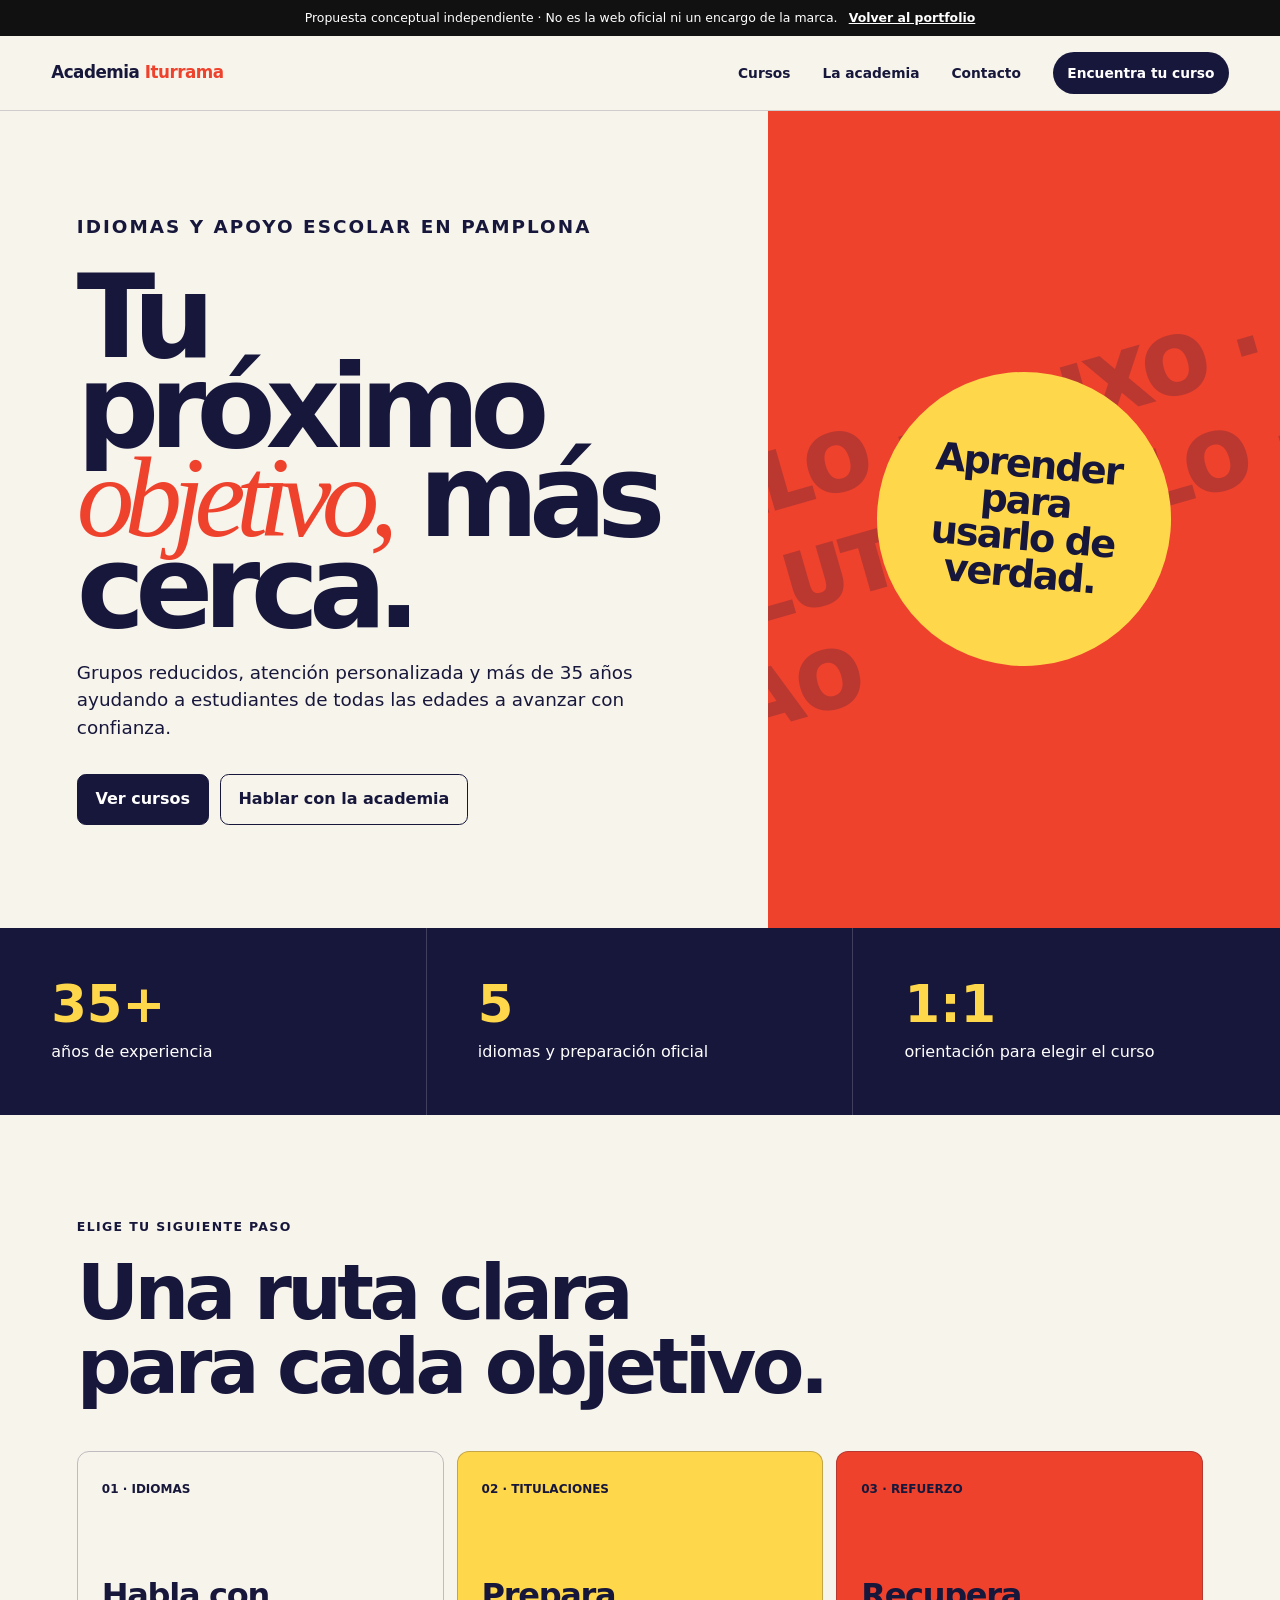
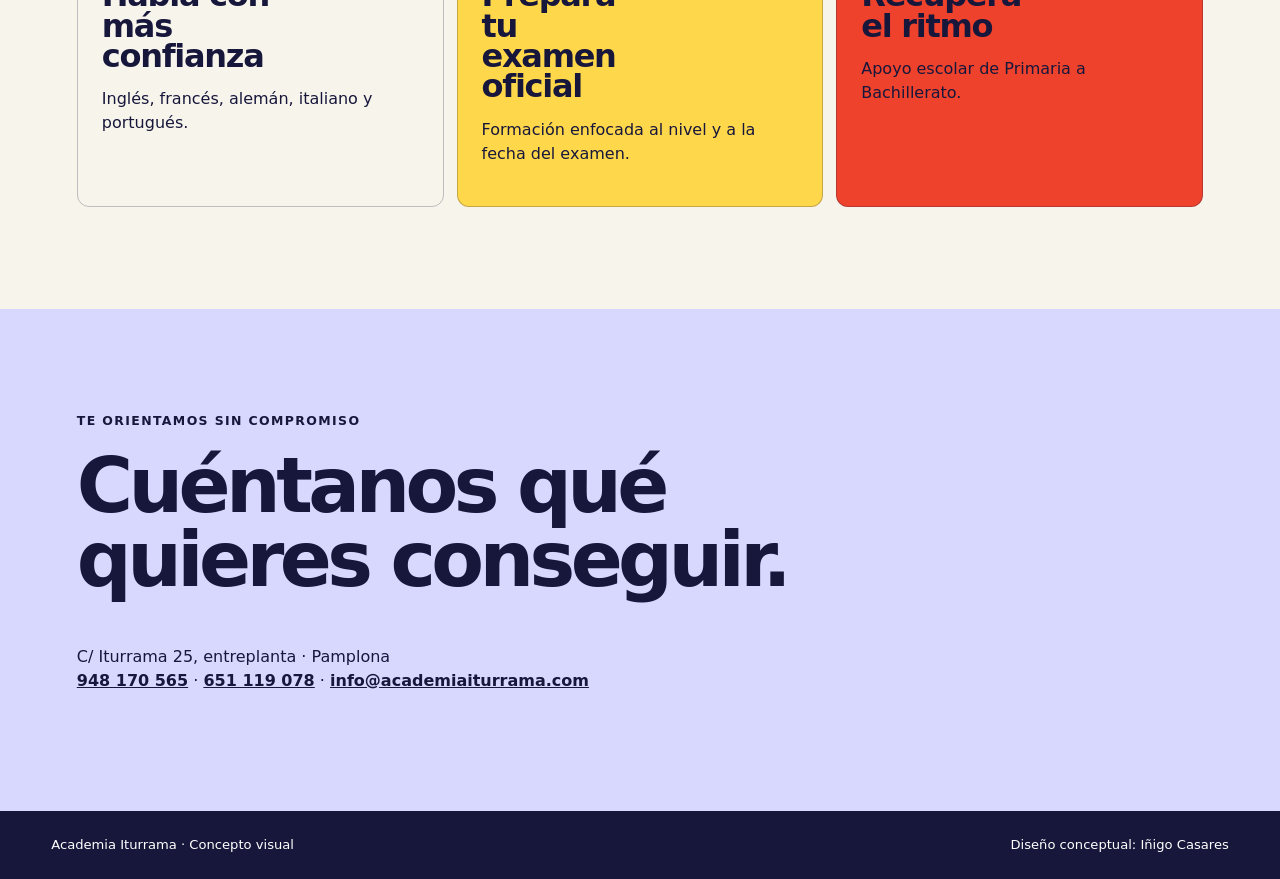
==== conceptos/academia-iturrama.html @ 0f05988b "Create portfolio and outreach concepts" ====
<!doctype html>
<html lang="es">
  <head>
    <meta charset="UTF-8" />
    <meta name="viewport" content="width=device-width, initial-scale=1.0" />
    <meta name="description" content="Concepto independiente de rediseño para Academia Iturrama creado por Iñigo Casares." />
    <meta name="robots" content="noindex, nofollow" />
    <title>Concepto — Academia Iturrama</title>
    <link rel="icon" type="image/svg+xml" href="data:image/svg+xml,%3Csvg xmlns='http://www.w3.org/2000/svg' viewBox='0 0 64 64'%3E%3Crect width='64' height='64' rx='14' fill='%2317173b'/%3E%3Cpath d='M16 47l13-31h7l13 31h-9l-2-6H26l-2 6zm13-14h6l-3-9z' fill='%23ffd74b'/%3E%3C/svg%3E" />
    <link rel="stylesheet" href="./concepts.css" />
  </head>
  <body class="academy">
    <div class="concept-notice">Propuesta conceptual independiente · No es la web oficial ni un encargo de la marca. <a href="../index.html">Volver al portfolio</a></div>
    <header class="concept-nav">
      <a class="logo" href="#inicio">Academia <b>Iturrama</b></a>
      <nav aria-label="Navegación del concepto">
        <a href="#cursos">Cursos</a><a href="#metodo">La academia</a><a href="#contacto">Contacto</a><a class="nav-cta" href="#contacto">Encuentra tu curso</a>
      </nav>
    </header>
    <main id="inicio">
      <section class="concept-hero academy-hero">
        <div class="academy-copy">
          <p class="concept-kicker">Idiomas y apoyo escolar en Pamplona</p>
          <h1>Tu próximo <em>objetivo,</em> más cerca.</h1>
          <p>Grupos reducidos, atención personalizada y más de 35 años ayudando a estudiantes de todas las edades a avanzar con confianza.</p>
          <div class="academy-actions"><a class="academy-button primary" href="#cursos">Ver cursos</a><a class="academy-button" href="tel:+34651119078">Hablar con la academia</a></div>
        </div>
        <div class="academy-side"><div class="academy-badge"><strong>Aprender para usarlo de verdad.</strong></div></div>
      </section>
      <section class="academy-proof" id="metodo">
        <article><strong>35+</strong><span>años de experiencia</span></article>
        <article><strong>5</strong><span>idiomas y preparación oficial</span></article>
        <article><strong>1:1</strong><span>orientación para elegir el curso</span></article>
      </section>
      <section class="concept-section" id="cursos">
        <p class="concept-kicker">Elige tu siguiente paso</p>
        <h2>Una ruta clara para cada objetivo.</h2>
        <div class="course-grid">
          <article class="course-card"><span>01 · Idiomas</span><h3>Habla con más confianza</h3><p>Inglés, francés, alemán, italiano y portugués.</p></article>
          <article class="course-card"><span>02 · Titulaciones</span><h3>Prepara tu examen oficial</h3><p>Formación enfocada al nivel y a la fecha del examen.</p></article>
          <article class="course-card"><span>03 · Refuerzo</span><h3>Recupera el ritmo</h3><p>Apoyo escolar de Primaria a Bachillerato.</p></article>
        </div>
      </section>
      <section class="concept-section academy-contact" id="contacto">
        <p class="concept-kicker">Te orientamos sin compromiso</p>
        <h2>Cuéntanos qué quieres conseguir.</h2>
        <p>C/ Iturrama 25, entreplanta · Pamplona<br /><a href="tel:+34948170565">948 170 565</a> · <a href="tel:+34651119078">651 119 078</a> · <a href="mailto:info@academiaiturrama.com">info@academiaiturrama.com</a></p>
      </section>
    </main>
    <footer class="concept-footer"><span>Academia Iturrama · Concepto visual</span><span>Diseño conceptual: Iñigo Casares</span></footer>
  </body>
</html>
---- conceptos/concepts.css ----
* { box-sizing: border-box; }
html { scroll-behavior: smooth; }
body { margin: 0; font-family: Inter, ui-sans-serif, system-ui, -apple-system, BlinkMacSystemFont, "Segoe UI", sans-serif; font-size: 16px; line-height: 1.5; }
a { color: inherit; }
.concept-notice { display: flex; justify-content: center; padding: .55rem 1rem; background: #111; color: #fff; font-size: .78rem; text-align: center; }
.concept-notice a { margin-left: .7rem; font-weight: 750; }
.concept-nav { display: flex; align-items: center; justify-content: space-between; gap: 1.5rem; padding: 1rem clamp(1.1rem, 4vw, 4rem); }
.concept-nav .logo { font-size: 1.05rem; font-weight: 850; letter-spacing: -.03em; text-decoration: none; }
.concept-nav nav { display: flex; align-items: center; gap: clamp(.8rem, 2.5vw, 2rem); }
.concept-nav nav a { font-size: .86rem; font-weight: 700; text-decoration: none; }
.concept-nav .nav-cta { padding: .65rem .9rem; border-radius: 999px; }
.concept-hero { min-height: 76vh; }
.concept-section { padding: clamp(4.5rem, 8vw, 8rem) clamp(1.1rem, 6vw, 7rem); }
.concept-kicker { margin: 0 0 1.2rem; font-size: .78rem; font-weight: 850; letter-spacing: .11em; text-transform: uppercase; }
.concept-section h2 { max-width: 14ch; margin: 0 0 3rem; font-size: clamp(2.6rem, 6vw, 6rem); line-height: .96; letter-spacing: -.06em; }
.concept-footer { display: flex; justify-content: space-between; gap: 1rem; padding: 1.5rem clamp(1.1rem, 4vw, 4rem); font-size: .82rem; }

/* Academia Iturrama */
.academy { background: #f7f4ec; color: #17173b; }
.academy .concept-nav { border-bottom: 1px solid rgba(23,23,59,.18); }
.academy .logo b { color: #ee422d; }
.academy .nav-cta { background: #17173b; color: white; }
.academy-hero { display: grid; grid-template-columns: 1.2fr .8fr; align-items: stretch; }
.academy-copy { display: flex; flex-direction: column; justify-content: center; padding: clamp(4rem, 8vw, 8rem) clamp(1.1rem, 6vw, 7rem); }
.academy-copy h1 { max-width: 9ch; margin: 0 0 1.6rem; font-size: clamp(4.2rem, 9vw, 9.5rem); line-height: .78; letter-spacing: -.085em; }
.academy-copy h1 em { color: #ee422d; font-family: Georgia, serif; font-weight: 400; }
.academy-copy > p { max-width: 38rem; margin: 0 0 2rem; font-size: 1.15rem; }
.academy-actions { display: flex; flex-wrap: wrap; gap: .7rem; }
.academy-button { display: inline-flex; min-height: 3.2rem; align-items: center; padding: .8rem 1.1rem; border: 1px solid #17173b; border-radius: .55rem; font-weight: 800; text-decoration: none; }
.academy-button.primary { background: #17173b; color: white; }
.academy-side { position: relative; display: grid; place-items: center; overflow: hidden; background: #ee422d; }
.academy-side::before { content: "HELLO · KAIXO · SALUT · HALLO · CIAO"; position: absolute; width: 160%; color: rgba(23,23,59,.24); font-size: clamp(3rem, 6vw, 6rem); font-weight: 950; line-height: 1.35; transform: rotate(-16deg); }
.academy-badge { position: relative; z-index: 1; display: grid; width: clamp(12rem, 23vw, 19rem); aspect-ratio: 1; place-items: center; border-radius: 50%; background: #ffd74b; text-align: center; transform: rotate(5deg); }
.academy-badge strong { max-width: 7ch; font-size: clamp(1.5rem, 3vw, 2.7rem); line-height: .95; letter-spacing: -.05em; }
.academy-proof { display: grid; grid-template-columns: repeat(3, 1fr); background: #17173b; color: white; }
.academy-proof article { padding: clamp(2rem, 4vw, 3.5rem); border-right: 1px solid rgba(255,255,255,.18); }
.academy-proof article:last-child { border: 0; }
.academy-proof strong { display: block; margin-bottom: .65rem; color: #ffd74b; font-size: clamp(2rem, 4vw, 4rem); line-height: 1; }
.course-grid { display: grid; grid-template-columns: repeat(3, 1fr); gap: .8rem; }
.course-card { min-height: 17rem; padding: 1.5rem; border: 1px solid rgba(23,23,59,.25); border-radius: .75rem; }
.course-card:nth-child(2) { background: #ffd74b; }
.course-card:nth-child(3) { background: #ee422d; }
.course-card span { font-size: .75rem; font-weight: 850; text-transform: uppercase; }
.course-card h3 { max-width: 8ch; margin: 5rem 0 1rem; font-size: 2rem; line-height: .95; letter-spacing: -.04em; }
.academy-contact { background: #d8d8ff; }
.academy-contact a { font-weight: 800; }
.academy .concept-footer { background: #17173b; color: white; }

/* César Fernández */
.carpentry { background: #f1eee6; color: #172019; }
.carpentry .concept-nav { background: #172019; color: #f1eee6; }
.carpentry .logo { font-family: Georgia, serif; font-size: 1.25rem; }
.carpentry .nav-cta { border: 1px solid #d7a96a; color: #f1eee6; }
.carpentry-hero { position: relative; display: flex; align-items: end; overflow: hidden; min-height: 82vh; padding: clamp(3rem, 7vw, 7rem) clamp(1.1rem, 6vw, 7rem); background: #172019 url('../assets/carpinteria-hero.png') center/cover no-repeat; color: white; }
.carpentry-hero::before { content: ""; position: absolute; inset: 0; background: linear-gradient(90deg, rgba(8,14,10,.88) 0%, rgba(8,14,10,.55) 45%, rgba(8,14,10,.08) 78%); }
.carpentry-hero-copy { position: relative; max-width: 62rem; }
.carpentry-hero h1 { max-width: 11ch; margin: 0 0 1.5rem; font-family: Georgia, serif; font-size: clamp(3.8rem, 8vw, 8rem); font-weight: 400; line-height: .9; letter-spacing: -.055em; }
.carpentry-hero p { max-width: 35rem; font-size: 1.1rem; }
.carpentry-button { display: inline-flex; margin-top: 1rem; padding: .85rem 1.15rem; border-radius: .2rem; background: #d7a96a; color: #172019; font-weight: 850; text-decoration: none; }
.carpentry-services { display: grid; grid-template-columns: .7fr 1.3fr; gap: clamp(2rem, 7vw, 8rem); }
.carpentry-services h2 { font-family: Georgia, serif; font-weight: 400; }
.service-list { border-top: 1px solid #172019; }
.service-row { display: grid; grid-template-columns: auto 1fr auto; gap: 1.2rem; align-items: center; padding: 1.4rem 0; border-bottom: 1px solid rgba(23,32,25,.25); }
.service-row span { color: #797f79; font-size: .78rem; }
.service-row strong { font-family: Georgia, serif; font-size: clamp(1.4rem, 3vw, 2.5rem); font-weight: 400; }
.material-band { display: grid; grid-template-columns: 1fr 1fr; gap: 1rem; align-items: center; background: #d7a96a; }
.material-band h2 { font-family: Georgia, serif; font-weight: 400; }
.material-band p { max-width: 35rem; font-size: 1.1rem; }
.grain-panel { min-height: 25rem; border-radius: 50% 1rem 1rem 50%; background: #6e472d url('../assets/carpinteria-hero.png') 82% center/cover no-repeat; }
.carpentry-contact { background: #172019; color: #f1eee6; }
.carpentry-contact a { color: #d7a96a; font-size: 1.2rem; font-weight: 800; }
.carpentry .concept-footer { background: #0c110d; color: #b6beb8; }

@media (max-width: 800px) {
  .concept-nav nav a:not(.nav-cta) { display: none; }
  .academy-hero, .carpentry-services, .material-band { grid-template-columns: 1fr; }
  .academy-side { min-height: 24rem; }
  .academy-proof, .course-grid { grid-template-columns: 1fr; }
  .academy-proof article { border-right: 0; border-bottom: 1px solid rgba(255,255,255,.18); }
  .course-card { min-height: 13rem; }
  .course-card h3 { margin-top: 3rem; }
  .carpentry-hero { min-height: 76vh; background-position: 62% center; }
  .carpentry-hero::before { background: linear-gradient(0deg, rgba(8,14,10,.9), rgba(8,14,10,.2)); }
  .grain-panel { min-height: 16rem; border-radius: 10rem 10rem 0 0; }
}

@media (max-width: 520px) {
  .concept-notice { display: block; }
  .concept-notice a { display: inline-block; margin-left: .25rem; }
  .academy-copy h1 { font-size: 4.2rem; }
  .carpentry-hero h1 { font-size: 3.6rem; }
  .concept-footer { flex-direction: column; }
}
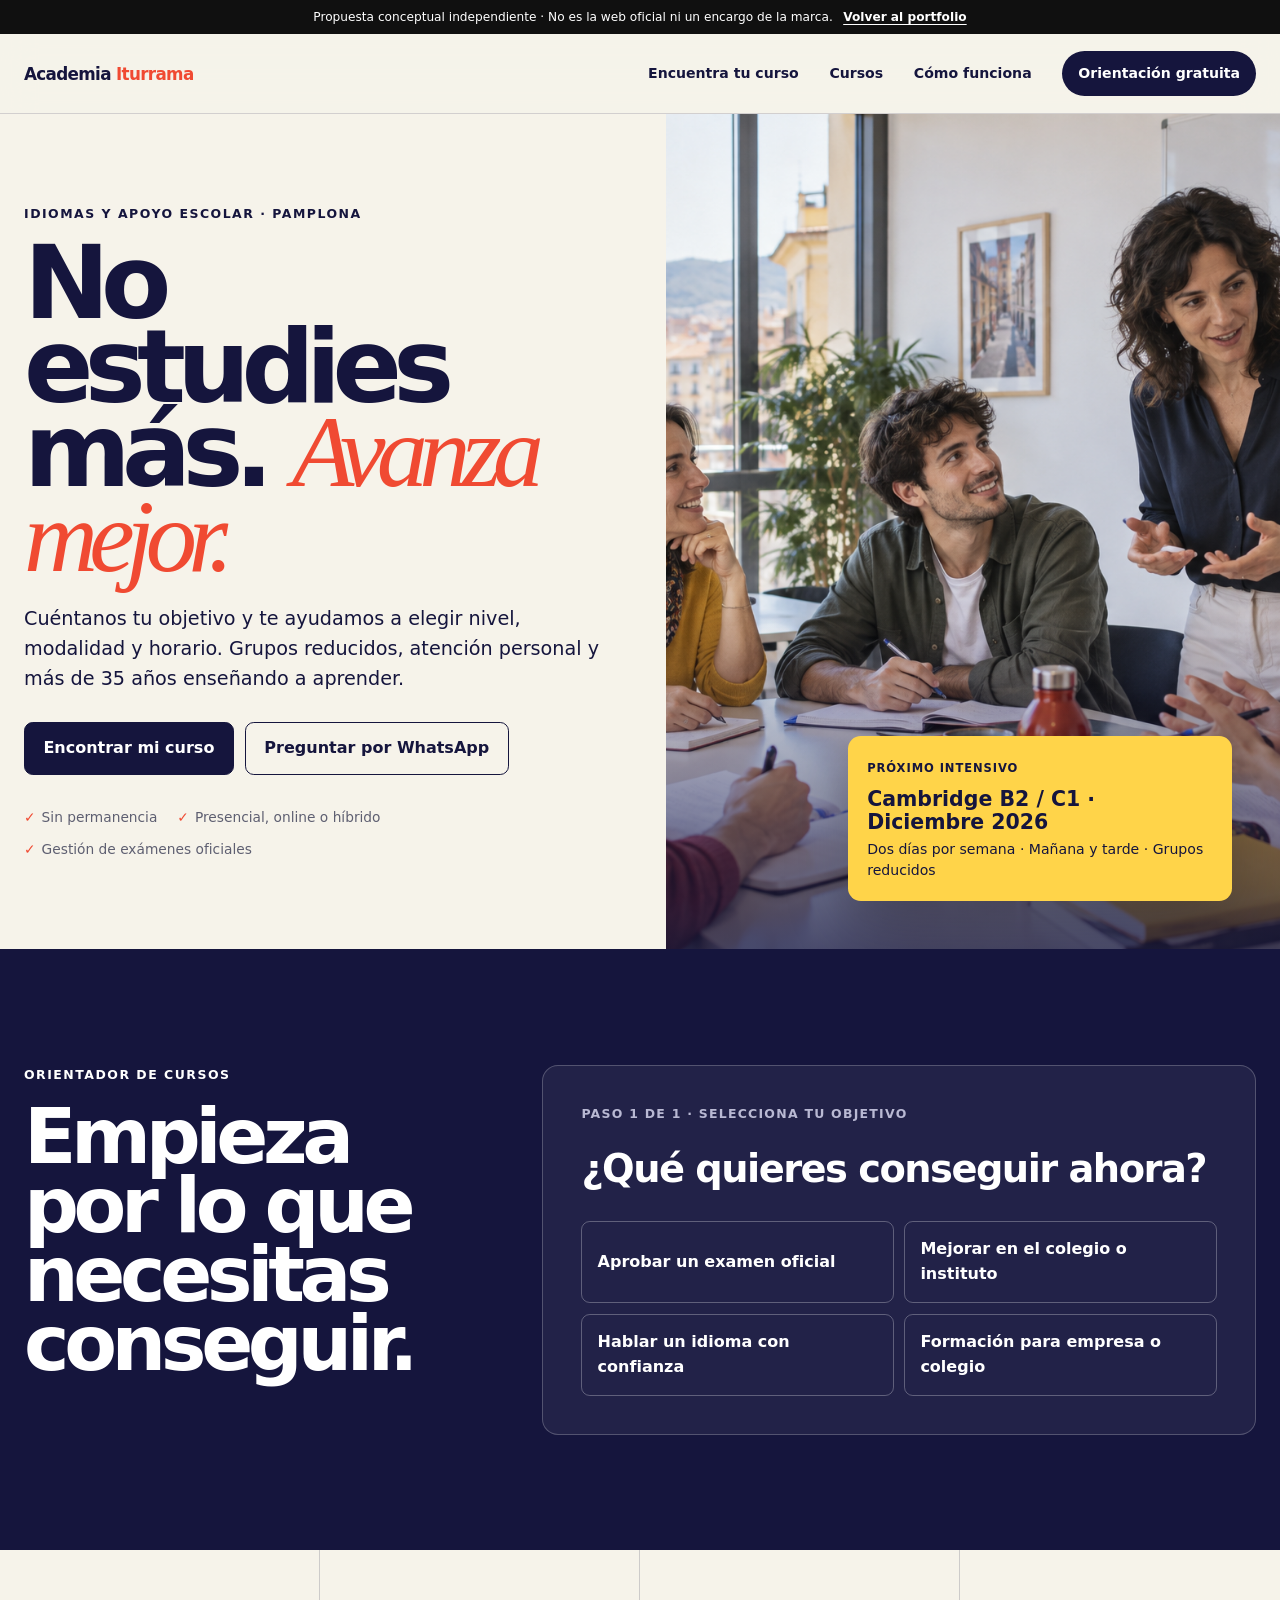
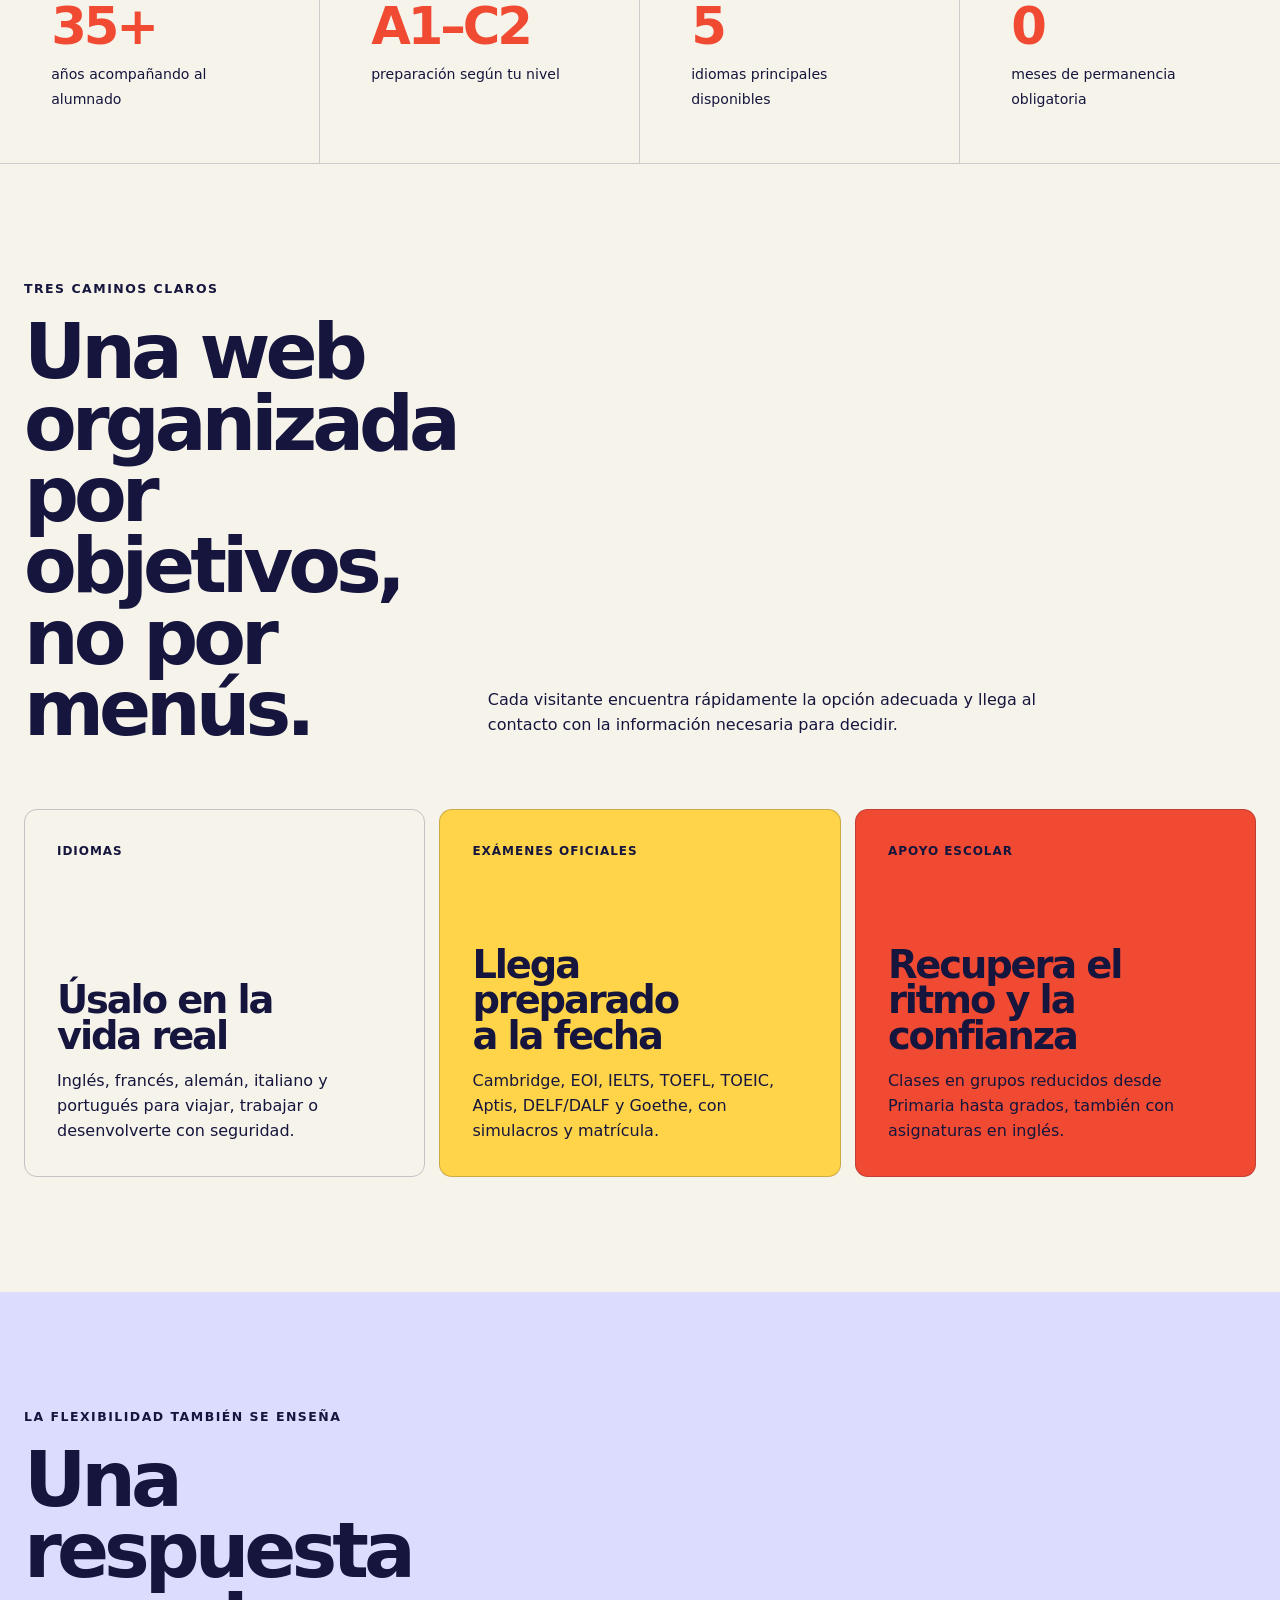
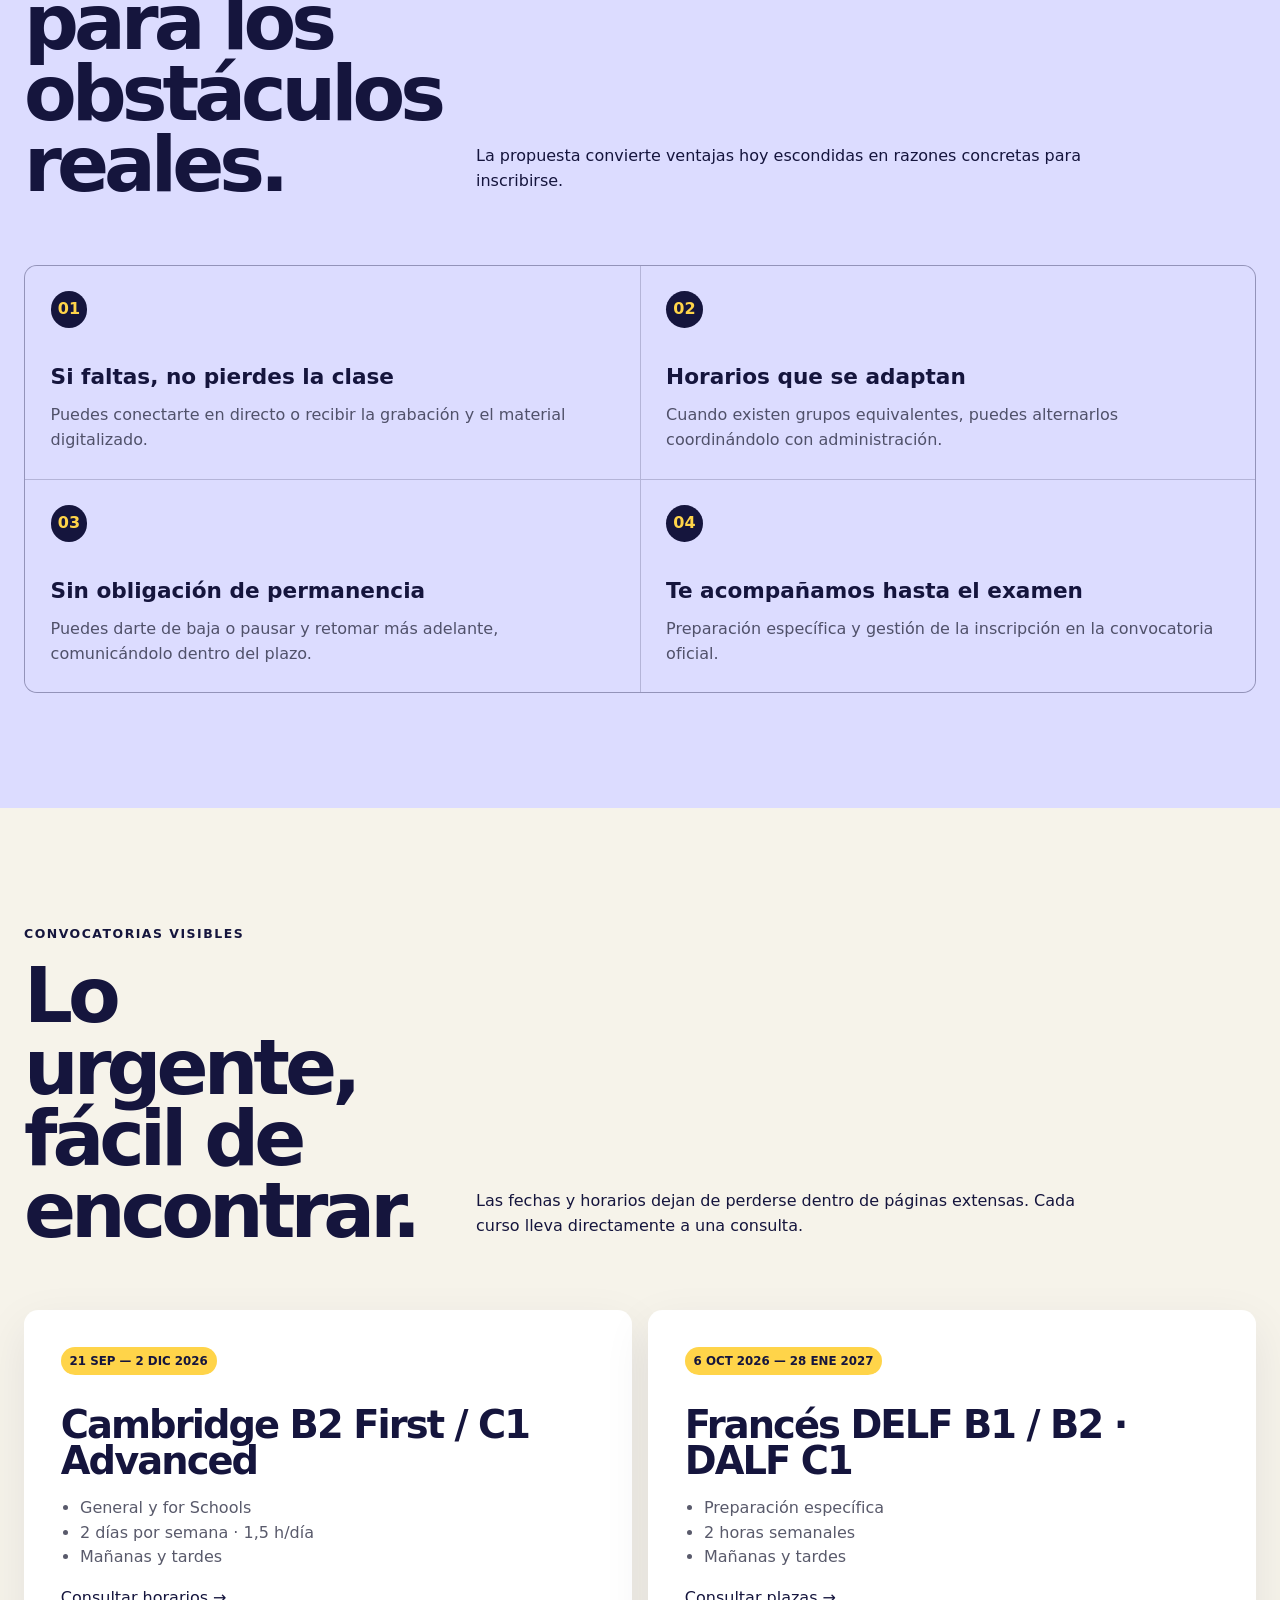
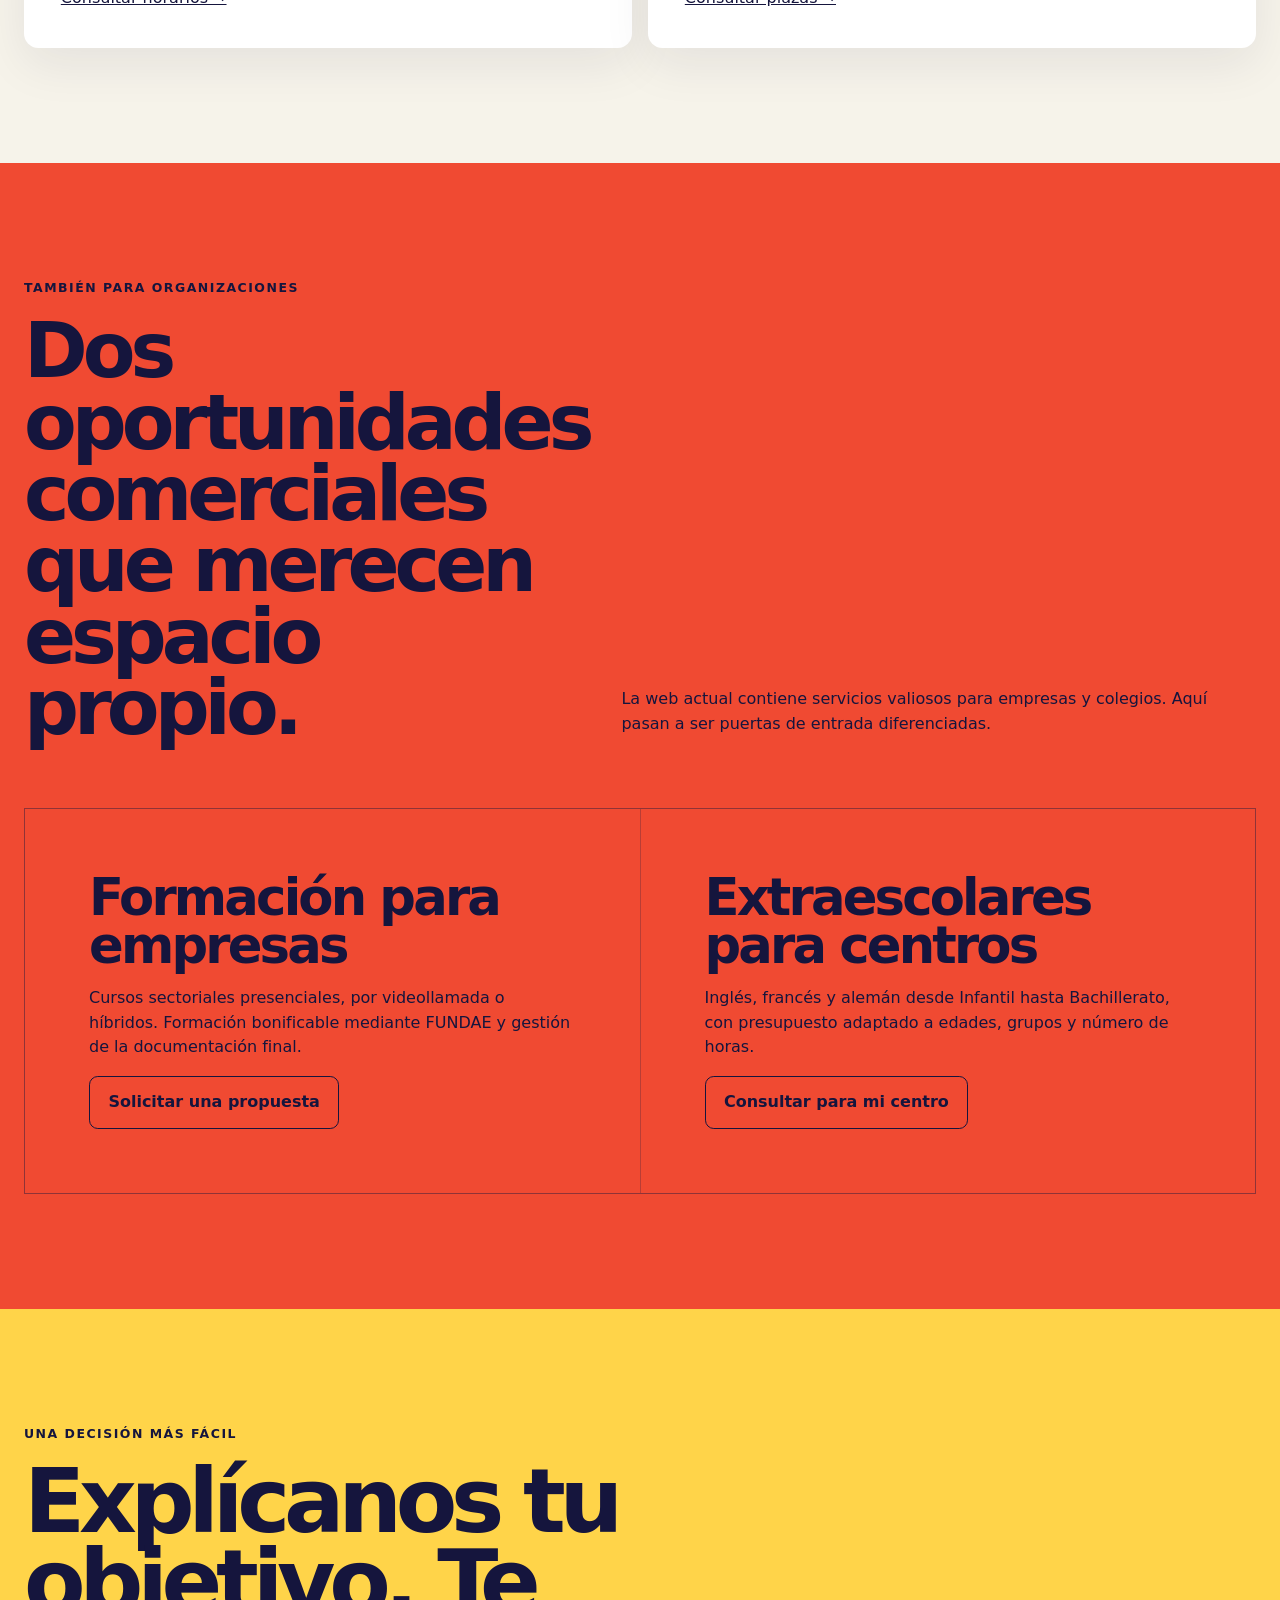
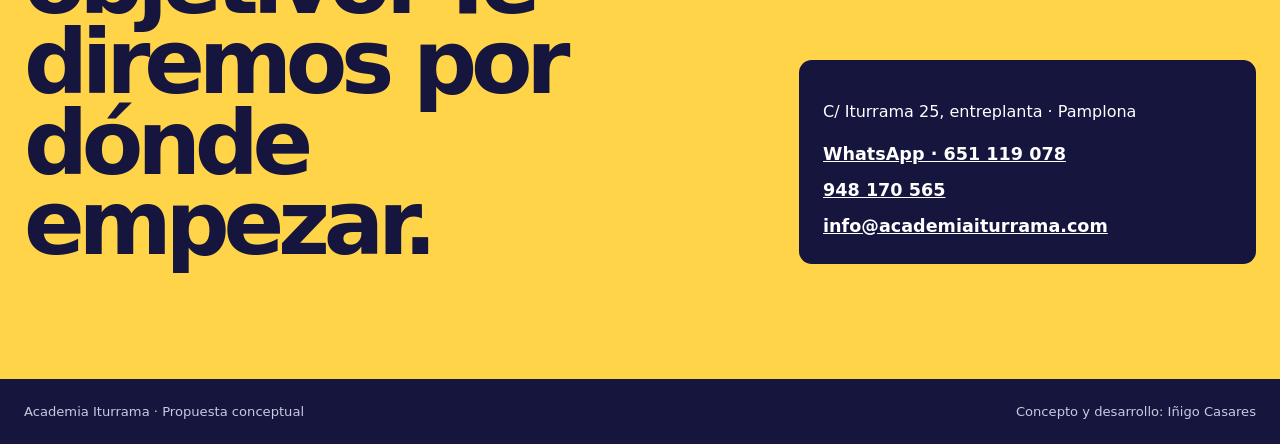
==== commit 99bccc1a: "Turn concepts into conversion-focused proposals" ====
--- a/conceptos/academia-iturrama.html
+++ b/conceptos/academia-iturrama.html
@@ -3,50 +3,110 @@
   <head>
     <meta charset="UTF-8" />
     <meta name="viewport" content="width=device-width, initial-scale=1.0" />
-    <meta name="description" content="Concepto independiente de rediseño para Academia Iturrama creado por Iñigo Casares." />
+    <meta name="description" content="Propuesta de una web orientada a encontrar e inscribirse en cursos de Academia Iturrama." />
     <meta name="robots" content="noindex, nofollow" />
-    <title>Concepto — Academia Iturrama</title>
-    <link rel="icon" type="image/svg+xml" href="data:image/svg+xml,%3Csvg xmlns='http://www.w3.org/2000/svg' viewBox='0 0 64 64'%3E%3Crect width='64' height='64' rx='14' fill='%2317173b'/%3E%3Cpath d='M16 47l13-31h7l13 31h-9l-2-6H26l-2 6zm13-14h6l-3-9z' fill='%23ffd74b'/%3E%3C/svg%3E" />
+    <meta name="theme-color" content="#15153d" />
+    <title>Propuesta web — Academia Iturrama</title>
+    <link rel="icon" type="image/svg+xml" href="data:image/svg+xml,%3Csvg xmlns='http://www.w3.org/2000/svg' viewBox='0 0 64 64'%3E%3Crect width='64' height='64' rx='14' fill='%2315153d'/%3E%3Cpath d='M16 47l13-31h7l13 31h-9l-2-6H26l-2 6zm13-14h6l-3-9z' fill='%23ffd449'/%3E%3C/svg%3E" />
     <link rel="stylesheet" href="./concepts.css" />
   </head>
   <body class="academy">
     <div class="concept-notice">Propuesta conceptual independiente · No es la web oficial ni un encargo de la marca. <a href="../index.html">Volver al portfolio</a></div>
-    <header class="concept-nav">
+    <header class="site-nav">
       <a class="logo" href="#inicio">Academia <b>Iturrama</b></a>
       <nav aria-label="Navegación del concepto">
-        <a href="#cursos">Cursos</a><a href="#metodo">La academia</a><a href="#contacto">Contacto</a><a class="nav-cta" href="#contacto">Encuentra tu curso</a>
+        <a href="#orientador">Encuentra tu curso</a><a href="#cursos">Cursos</a><a href="#flexibilidad">Cómo funciona</a><a class="nav-cta" href="https://wa.me/34651119078">Orientación gratuita</a>
       </nav>
     </header>
+
     <main id="inicio">
-      <section class="concept-hero academy-hero">
-        <div class="academy-copy">
-          <p class="concept-kicker">Idiomas y apoyo escolar en Pamplona</p>
-          <h1>Tu próximo <em>objetivo,</em> más cerca.</h1>
-          <p>Grupos reducidos, atención personalizada y más de 35 años ayudando a estudiantes de todas las edades a avanzar con confianza.</p>
-          <div class="academy-actions"><a class="academy-button primary" href="#cursos">Ver cursos</a><a class="academy-button" href="tel:+34651119078">Hablar con la academia</a></div>
+      <section class="academy-hero">
+        <div class="academy-hero-copy">
+          <p class="eyebrow">Idiomas y apoyo escolar · Pamplona</p>
+          <h1>No estudies más. <em>Avanza mejor.</em></h1>
+          <p>Cuéntanos tu objetivo y te ayudamos a elegir nivel, modalidad y horario. Grupos reducidos, atención personal y más de 35 años enseñando a aprender.</p>
+          <div class="hero-actions"><a class="button button-primary" href="#orientador">Encontrar mi curso</a><a class="button button-secondary" href="https://wa.me/34651119078">Preguntar por WhatsApp</a></div>
+          <ul class="micro-proof"><li>Sin permanencia</li><li>Presencial, online o híbrido</li><li>Gestión de exámenes oficiales</li></ul>
         </div>
-        <div class="academy-side"><div class="academy-badge"><strong>Aprender para usarlo de verdad.</strong></div></div>
-      </section>
-      <section class="academy-proof" id="metodo">
-        <article><strong>35+</strong><span>años de experiencia</span></article>
-        <article><strong>5</strong><span>idiomas y preparación oficial</span></article>
-        <article><strong>1:1</strong><span>orientación para elegir el curso</span></article>
-      </section>
-      <section class="concept-section" id="cursos">
-        <p class="concept-kicker">Elige tu siguiente paso</p>
-        <h2>Una ruta clara para cada objetivo.</h2>
-        <div class="course-grid">
-          <article class="course-card"><span>01 · Idiomas</span><h3>Habla con más confianza</h3><p>Inglés, francés, alemán, italiano y portugués.</p></article>
-          <article class="course-card"><span>02 · Titulaciones</span><h3>Prepara tu examen oficial</h3><p>Formación enfocada al nivel y a la fecha del examen.</p></article>
-          <article class="course-card"><span>03 · Refuerzo</span><h3>Recupera el ritmo</h3><p>Apoyo escolar de Primaria a Bachillerato.</p></article>
+        <div class="academy-hero-media">
+          <img src="../assets/academia-clase.png" alt="Grupo reducido participando en una clase de idiomas" />
+          <aside class="course-alert"><span>Próximo intensivo</span><strong>Cambridge B2 / C1 · Diciembre 2026</strong><p>Dos días por semana · Mañana y tarde · Grupos reducidos</p></aside>
         </div>
       </section>
-      <section class="concept-section academy-contact" id="contacto">
-        <p class="concept-kicker">Te orientamos sin compromiso</p>
-        <h2>Cuéntanos qué quieres conseguir.</h2>
-        <p>C/ Iturrama 25, entreplanta · Pamplona<br /><a href="tel:+34948170565">948 170 565</a> · <a href="tel:+34651119078">651 119 078</a> · <a href="mailto:info@academiaiturrama.com">info@academiaiturrama.com</a></p>
+
+      <section class="section finder-section" id="orientador">
+        <div class="shell finder-intro">
+          <div><p class="eyebrow">Orientador de cursos</p><h2>Empieza por lo que necesitas conseguir.</h2></div>
+          <div class="finder-panel">
+            <p class="finder-step">Paso 1 de 1 · Selecciona tu objetivo</p>
+            <h3>¿Qué quieres conseguir ahora?</h3>
+            <div class="finder-options">
+              <button class="finder-option" type="button" data-course="certificate">Aprobar un examen oficial</button>
+              <button class="finder-option" type="button" data-course="school">Mejorar en el colegio o instituto</button>
+              <button class="finder-option" type="button" data-course="conversation">Hablar un idioma con confianza</button>
+              <button class="finder-option" type="button" data-course="organisation">Formación para empresa o colegio</button>
+            </div>
+            <div class="finder-result" id="course-result" aria-live="polite"><strong></strong><p></p><a href="https://wa.me/34651119078">Consultar disponibilidad →</a></div>
+          </div>
+        </div>
+      </section>
+
+      <section class="academy-stats" aria-label="Datos destacados">
+        <article><strong>35+</strong><span>años acompañando al alumnado</span></article>
+        <article><strong>A1–C2</strong><span>preparación según tu nivel</span></article>
+        <article><strong>5</strong><span>idiomas principales disponibles</span></article>
+        <article><strong>0</strong><span>meses de permanencia obligatoria</span></article>
+      </section>
+
+      <section class="section" id="cursos">
+        <div class="shell">
+          <div class="section-head"><div><p class="eyebrow">Tres caminos claros</p><h2>Una web organizada por objetivos, no por menús.</h2></div><p>Cada visitante encuentra rápidamente la opción adecuada y llega al contacto con la información necesaria para decidir.</p></div>
+          <div class="path-grid">
+            <article class="path-card"><span>Idiomas</span><h3>Úsalo en la vida real</h3><p>Inglés, francés, alemán, italiano y portugués para viajar, trabajar o desenvolverte con seguridad.</p></article>
+            <article class="path-card"><span>Exámenes oficiales</span><h3>Llega preparado a la fecha</h3><p>Cambridge, EOI, IELTS, TOEFL, TOEIC, Aptis, DELF/DALF y Goethe, con simulacros y matrícula.</p></article>
+            <article class="path-card"><span>Apoyo escolar</span><h3>Recupera el ritmo y la confianza</h3><p>Clases en grupos reducidos desde Primaria hasta grados, también con asignaturas en inglés.</p></article>
+          </div>
+        </div>
+      </section>
+
+      <section class="section flexibility" id="flexibilidad">
+        <div class="shell">
+          <div class="section-head"><div><p class="eyebrow">La flexibilidad también se enseña</p><h2>Una respuesta para los obstáculos reales.</h2></div><p>La propuesta convierte ventajas hoy escondidas en razones concretas para inscribirse.</p></div>
+          <div class="benefit-grid">
+            <article class="benefit"><b>01</b><h3>Si faltas, no pierdes la clase</h3><p>Puedes conectarte en directo o recibir la grabación y el material digitalizado.</p></article>
+            <article class="benefit"><b>02</b><h3>Horarios que se adaptan</h3><p>Cuando existen grupos equivalentes, puedes alternarlos coordinándolo con administración.</p></article>
+            <article class="benefit"><b>03</b><h3>Sin obligación de permanencia</h3><p>Puedes darte de baja o pausar y retomar más adelante, comunicándolo dentro del plazo.</p></article>
+            <article class="benefit"><b>04</b><h3>Te acompañamos hasta el examen</h3><p>Preparación específica y gestión de la inscripción en la convocatoria oficial.</p></article>
+          </div>
+        </div>
+      </section>
+
+      <section class="section">
+        <div class="shell">
+          <div class="section-head"><div><p class="eyebrow">Convocatorias visibles</p><h2>Lo urgente, fácil de encontrar.</h2></div><p>Las fechas y horarios dejan de perderse dentro de páginas extensas. Cada curso lleva directamente a una consulta.</p></div>
+          <div class="intensive-list">
+            <article class="intensive-card"><span class="date">21 SEP — 2 DIC 2026</span><h3>Cambridge B2 First / C1 Advanced</h3><ul><li>General y for Schools</li><li>2 días por semana · 1,5 h/día</li><li>Mañanas y tardes</li></ul><a href="tel:+34948170565">Consultar horarios →</a></article>
+            <article class="intensive-card"><span class="date">6 OCT 2026 — 28 ENE 2027</span><h3>Francés DELF B1 / B2 · DALF C1</h3><ul><li>Preparación específica</li><li>2 horas semanales</li><li>Mañanas y tardes</li></ul><a href="tel:+34948170565">Consultar plazas →</a></article>
+          </div>
+        </div>
+      </section>
+
+      <section class="section academy-b2b">
+        <div class="shell">
+          <div class="section-head"><div><p class="eyebrow">También para organizaciones</p><h2>Dos oportunidades comerciales que merecen espacio propio.</h2></div><p>La web actual contiene servicios valiosos para empresas y colegios. Aquí pasan a ser puertas de entrada diferenciadas.</p></div>
+          <div class="b2b-grid">
+            <article class="b2b-card"><h3>Formación para empresas</h3><p>Cursos sectoriales presenciales, por videollamada o híbridos. Formación bonificable mediante FUNDAE y gestión de la documentación final.</p><a class="button button-secondary" href="mailto:info@academiaiturrama.com?subject=Formación%20para%20empresa">Solicitar una propuesta</a></article>
+            <article class="b2b-card"><h3>Extraescolares para centros</h3><p>Inglés, francés y alemán desde Infantil hasta Bachillerato, con presupuesto adaptado a edades, grupos y número de horas.</p><a class="button button-secondary" href="mailto:info@academiaiturrama.com?subject=Extraescolares%20para%20centro">Consultar para mi centro</a></article>
+          </div>
+        </div>
+      </section>
+
+      <section class="section academy-contact" id="contacto">
+        <div class="shell contact-grid"><div><p class="eyebrow">Una decisión más fácil</p><h2>Explícanos tu objetivo. Te diremos por dónde empezar.</h2></div><aside class="contact-card"><p>C/ Iturrama 25, entreplanta · Pamplona</p><a href="https://wa.me/34651119078">WhatsApp · 651 119 078</a><a href="tel:+34948170565">948 170 565</a><a href="mailto:info@academiaiturrama.com">info@academiaiturrama.com</a></aside></div>
       </section>
     </main>
-    <footer class="concept-footer"><span>Academia Iturrama · Concepto visual</span><span>Diseño conceptual: Iñigo Casares</span></footer>
+    <a class="mobile-contact" href="https://wa.me/34651119078">Consultar curso</a>
+    <footer class="concept-footer"><span>Academia Iturrama · Propuesta conceptual</span><span>Concepto y desarrollo: Iñigo Casares</span></footer>
+    <script src="./concepts.js"></script>
   </body>
 </html>
--- a/conceptos/concepts.css
+++ b/conceptos/concepts.css
@@ -1,93 +1,184 @@
+:root { --max: 1240px; }
 * { box-sizing: border-box; }
 html { scroll-behavior: smooth; }
-body { margin: 0; font-family: Inter, ui-sans-serif, system-ui, -apple-system, BlinkMacSystemFont, "Segoe UI", sans-serif; font-size: 16px; line-height: 1.5; }
+body { margin: 0; font-family: Inter, ui-sans-serif, system-ui, -apple-system, BlinkMacSystemFont, "Segoe UI", sans-serif; font-size: 16px; line-height: 1.55; }
+button, input, select, textarea { font: inherit; }
+button, a { -webkit-tap-highlight-color: transparent; }
 a { color: inherit; }
-.concept-notice { display: flex; justify-content: center; padding: .55rem 1rem; background: #111; color: #fff; font-size: .78rem; text-align: center; }
-.concept-notice a { margin-left: .7rem; font-weight: 750; }
-.concept-nav { display: flex; align-items: center; justify-content: space-between; gap: 1.5rem; padding: 1rem clamp(1.1rem, 4vw, 4rem); }
-.concept-nav .logo { font-size: 1.05rem; font-weight: 850; letter-spacing: -.03em; text-decoration: none; }
-.concept-nav nav { display: flex; align-items: center; gap: clamp(.8rem, 2.5vw, 2rem); }
-.concept-nav nav a { font-size: .86rem; font-weight: 700; text-decoration: none; }
-.concept-nav .nav-cta { padding: .65rem .9rem; border-radius: 999px; }
-.concept-hero { min-height: 76vh; }
-.concept-section { padding: clamp(4.5rem, 8vw, 8rem) clamp(1.1rem, 6vw, 7rem); }
-.concept-kicker { margin: 0 0 1.2rem; font-size: .78rem; font-weight: 850; letter-spacing: .11em; text-transform: uppercase; }
-.concept-section h2 { max-width: 14ch; margin: 0 0 3rem; font-size: clamp(2.6rem, 6vw, 6rem); line-height: .96; letter-spacing: -.06em; }
-.concept-footer { display: flex; justify-content: space-between; gap: 1rem; padding: 1.5rem clamp(1.1rem, 4vw, 4rem); font-size: .82rem; }
+img { display: block; width: 100%; }
+.concept-notice { display: flex; min-height: 2.15rem; align-items: center; justify-content: center; padding: .45rem 1rem; background: #101010; color: #fff; font-size: .76rem; text-align: center; }
+.concept-notice a { margin-left: .65rem; font-weight: 800; text-underline-offset: .2rem; }
+.shell { width: min(var(--max), calc(100% - 3rem)); margin-inline: auto; }
+.site-nav { position: sticky; z-index: 20; top: 0; display: flex; min-height: 5rem; align-items: center; justify-content: space-between; gap: 2rem; padding-inline: max(1.5rem, calc((100vw - var(--max)) / 2)); backdrop-filter: blur(16px); }
+.site-nav .logo { font-weight: 900; letter-spacing: -.04em; text-decoration: none; }
+.site-nav nav { display: flex; align-items: center; gap: clamp(.9rem, 2.4vw, 2.2rem); }
+.site-nav nav a { font-size: .88rem; font-weight: 750; text-decoration: none; }
+.nav-cta { display: inline-flex; min-height: 2.8rem; align-items: center; padding: .6rem 1rem; border-radius: 999px; }
+.eyebrow { margin: 0 0 1.1rem; font-size: .78rem; font-weight: 900; letter-spacing: .12em; text-transform: uppercase; }
+.section { padding-block: clamp(5rem, 9vw, 9rem); }
+.section-head { display: grid; grid-template-columns: .7fr 1.3fr; gap: 2rem; align-items: end; margin-bottom: clamp(2.5rem, 5vw, 5rem); }
+.section-head h2 { max-width: 13ch; margin: 0; font-size: clamp(2.8rem, 6vw, 6.2rem); line-height: .93; letter-spacing: -.065em; }
+.section-head p:last-child { max-width: 38rem; margin: 0 0 .45rem; }
+.button { display: inline-flex; min-height: 3.25rem; align-items: center; justify-content: center; padding: .8rem 1.15rem; border: 1px solid currentColor; border-radius: .55rem; font-weight: 850; text-decoration: none; cursor: pointer; }
+.button:hover { transform: translateY(-1px); }
+.mobile-contact { display: none; }
+.concept-footer { display: flex; justify-content: space-between; gap: 1rem; padding: 1.4rem max(1.5rem, calc((100vw - var(--max)) / 2)); font-size: .82rem; }
 
-/* Academia Iturrama */
-.academy { background: #f7f4ec; color: #17173b; }
-.academy .concept-nav { border-bottom: 1px solid rgba(23,23,59,.18); }
-.academy .logo b { color: #ee422d; }
-.academy .nav-cta { background: #17173b; color: white; }
-.academy-hero { display: grid; grid-template-columns: 1.2fr .8fr; align-items: stretch; }
-.academy-copy { display: flex; flex-direction: column; justify-content: center; padding: clamp(4rem, 8vw, 8rem) clamp(1.1rem, 6vw, 7rem); }
-.academy-copy h1 { max-width: 9ch; margin: 0 0 1.6rem; font-size: clamp(4.2rem, 9vw, 9.5rem); line-height: .78; letter-spacing: -.085em; }
-.academy-copy h1 em { color: #ee422d; font-family: Georgia, serif; font-weight: 400; }
-.academy-copy > p { max-width: 38rem; margin: 0 0 2rem; font-size: 1.15rem; }
-.academy-actions { display: flex; flex-wrap: wrap; gap: .7rem; }
-.academy-button { display: inline-flex; min-height: 3.2rem; align-items: center; padding: .8rem 1.1rem; border: 1px solid #17173b; border-radius: .55rem; font-weight: 800; text-decoration: none; }
-.academy-button.primary { background: #17173b; color: white; }
-.academy-side { position: relative; display: grid; place-items: center; overflow: hidden; background: #ee422d; }
-.academy-side::before { content: "HELLO · KAIXO · SALUT · HALLO · CIAO"; position: absolute; width: 160%; color: rgba(23,23,59,.24); font-size: clamp(3rem, 6vw, 6rem); font-weight: 950; line-height: 1.35; transform: rotate(-16deg); }
-.academy-badge { position: relative; z-index: 1; display: grid; width: clamp(12rem, 23vw, 19rem); aspect-ratio: 1; place-items: center; border-radius: 50%; background: #ffd74b; text-align: center; transform: rotate(5deg); }
-.academy-badge strong { max-width: 7ch; font-size: clamp(1.5rem, 3vw, 2.7rem); line-height: .95; letter-spacing: -.05em; }
-.academy-proof { display: grid; grid-template-columns: repeat(3, 1fr); background: #17173b; color: white; }
-.academy-proof article { padding: clamp(2rem, 4vw, 3.5rem); border-right: 1px solid rgba(255,255,255,.18); }
-.academy-proof article:last-child { border: 0; }
-.academy-proof strong { display: block; margin-bottom: .65rem; color: #ffd74b; font-size: clamp(2rem, 4vw, 4rem); line-height: 1; }
-.course-grid { display: grid; grid-template-columns: repeat(3, 1fr); gap: .8rem; }
-.course-card { min-height: 17rem; padding: 1.5rem; border: 1px solid rgba(23,23,59,.25); border-radius: .75rem; }
-.course-card:nth-child(2) { background: #ffd74b; }
-.course-card:nth-child(3) { background: #ee422d; }
-.course-card span { font-size: .75rem; font-weight: 850; text-transform: uppercase; }
-.course-card h3 { max-width: 8ch; margin: 5rem 0 1rem; font-size: 2rem; line-height: .95; letter-spacing: -.04em; }
-.academy-contact { background: #d8d8ff; }
-.academy-contact a { font-weight: 800; }
-.academy .concept-footer { background: #17173b; color: white; }
+/* ACADEMIA */
+.academy { --navy: #15153d; --red: #f04a32; --yellow: #ffd449; --cream: #f6f3ea; --lilac: #dcdcff; background: var(--cream); color: var(--navy); }
+.academy .site-nav { border-bottom: 1px solid rgba(21,21,61,.16); background: rgba(246,243,234,.9); }
+.academy .logo { font-size: 1.05rem; }
+.academy .logo b { color: var(--red); }
+.academy .nav-cta { background: var(--navy); color: #fff; }
+.academy-hero { display: grid; grid-template-columns: minmax(0, 1.04fr) minmax(28rem, .96fr); min-height: calc(100vh - 7.15rem); }
+.academy-hero-copy { display: flex; flex-direction: column; justify-content: center; padding: clamp(4rem, 7vw, 7rem) max(1.5rem, calc((100vw - var(--max)) / 2)); padding-right: clamp(2rem, 5vw, 5rem); }
+.academy-hero h1 { max-width: 9ch; margin: 0 0 1.6rem; font-size: clamp(4.2rem, 8vw, 8.6rem); line-height: .82; letter-spacing: -.085em; }
+.academy-hero h1 em { color: var(--red); font-family: Georgia, serif; font-weight: 400; }
+.academy-hero-copy > p:not(.eyebrow) { max-width: 41rem; margin: 0 0 1.8rem; font-size: clamp(1.05rem, 1.5vw, 1.25rem); }
+.hero-actions { display: flex; flex-wrap: wrap; gap: .7rem; }
+.academy .button-primary { border-color: var(--navy); background: var(--navy); color: #fff; }
+.academy .button-secondary { background: transparent; }
+.micro-proof { display: flex; flex-wrap: wrap; gap: .65rem 1.25rem; margin: 2rem 0 0; padding: 0; list-style: none; color: #5e5f71; font-size: .86rem; }
+.micro-proof li::before { content: "✓"; margin-right: .38rem; color: var(--red); font-weight: 900; }
+.academy-hero-media { position: relative; min-height: 42rem; overflow: hidden; background: var(--red); }
+.academy-hero-media img { height: 100%; object-fit: cover; }
+.academy-hero-media::after { content: ""; position: absolute; inset: auto 0 0; height: 40%; background: linear-gradient(transparent, rgba(21,21,61,.72)); }
+.course-alert { position: absolute; z-index: 2; right: clamp(1rem, 4vw, 3rem); bottom: clamp(1rem, 4vw, 3rem); width: min(24rem, calc(100% - 2rem)); padding: 1.2rem; border-radius: .8rem; background: var(--yellow); color: var(--navy); box-shadow: 0 1.3rem 4rem rgba(0,0,0,.22); }
+.course-alert span { font-size: .72rem; font-weight: 900; letter-spacing: .08em; text-transform: uppercase; }
+.course-alert strong { display: block; margin: .5rem 0 .25rem; font-size: 1.28rem; line-height: 1.15; }
+.course-alert p { margin: 0; font-size: .88rem; }
+.finder-section { background: var(--navy); color: #fff; }
+.finder-intro { display: grid; grid-template-columns: .75fr 1.25fr; gap: clamp(2rem, 7vw, 8rem); }
+.finder-intro h2 { max-width: 10ch; margin: 0; font-size: clamp(3rem, 6vw, 6rem); line-height: .9; letter-spacing: -.07em; }
+.finder-panel { padding: clamp(1.4rem, 3vw, 2.4rem); border: 1px solid rgba(255,255,255,.22); border-radius: 1rem; background: rgba(255,255,255,.06); }
+.finder-step { margin: 0 0 1rem; color: #b9b9d3; font-size: .78rem; font-weight: 800; letter-spacing: .1em; text-transform: uppercase; }
+.finder-panel h3 { margin: 0 0 1.4rem; font-size: clamp(1.6rem, 3vw, 2.4rem); letter-spacing: -.04em; }
+.finder-options { display: grid; grid-template-columns: 1fr 1fr; gap: .65rem; }
+.finder-option { padding: .95rem; border: 1px solid rgba(255,255,255,.28); border-radius: .55rem; background: transparent; color: #fff; font-weight: 750; text-align: left; cursor: pointer; }
+.finder-option:hover, .finder-option.active { border-color: var(--yellow); background: var(--yellow); color: var(--navy); }
+.finder-result { display: none; margin-top: 1rem; padding: 1.2rem; border-radius: .65rem; background: #fff; color: var(--navy); }
+.finder-result.visible { display: block; }
+.finder-result strong { display: block; margin-bottom: .35rem; font-size: 1.15rem; }
+.finder-result p { margin: 0 0 1rem; }
+.finder-result a { font-weight: 850; text-underline-offset: .2rem; }
+.academy-stats { display: grid; grid-template-columns: repeat(4, 1fr); border-bottom: 1px solid rgba(21,21,61,.18); }
+.academy-stats article { padding: clamp(2rem, 4vw, 3.5rem); border-right: 1px solid rgba(21,21,61,.18); }
+.academy-stats article:last-child { border-right: 0; }
+.academy-stats strong { display: block; margin-bottom: .6rem; color: var(--red); font-size: clamp(2.2rem, 4vw, 4.2rem); line-height: 1; letter-spacing: -.06em; }
+.academy-stats span { font-size: .88rem; }
+.path-grid { display: grid; grid-template-columns: repeat(3, 1fr); gap: .9rem; }
+.path-card { display: flex; min-height: 23rem; flex-direction: column; justify-content: space-between; padding: clamp(1.3rem, 2.5vw, 2rem); border: 1px solid rgba(21,21,61,.22); border-radius: .8rem; }
+.path-card:nth-child(2) { background: var(--yellow); }
+.path-card:nth-child(3) { background: var(--red); }
+.path-card span { font-size: .75rem; font-weight: 900; letter-spacing: .08em; text-transform: uppercase; }
+.path-card h3 { max-width: 9ch; margin: auto 0 1rem; font-size: clamp(2rem, 3vw, 3.2rem); line-height: .92; letter-spacing: -.055em; }
+.path-card p { margin: 0; }
+.flexibility { background: var(--lilac); }
+.benefit-grid { display: grid; grid-template-columns: repeat(2, 1fr); gap: 1px; overflow: hidden; border: 1px solid rgba(21,21,61,.2); border-radius: .8rem; background: rgba(21,21,61,.2); }
+.benefit { min-height: 12rem; padding: 1.6rem; background: var(--lilac); }
+.benefit b { display: grid; width: 2.3rem; height: 2.3rem; place-items: center; border-radius: 50%; background: var(--navy); color: var(--yellow); }
+.benefit h3 { margin: 2rem 0 .6rem; font-size: 1.35rem; }
+.benefit p { margin: 0; color: #50516a; }
+.intensive-list { display: grid; grid-template-columns: 1fr 1fr; gap: 1rem; }
+.intensive-card { padding: clamp(1.4rem, 3vw, 2.3rem); border-radius: .9rem; background: #fff; box-shadow: 0 1rem 3rem rgba(21,21,61,.08); }
+.intensive-card .date { display: inline-block; margin-bottom: 2rem; padding: .3rem .55rem; border-radius: 999px; background: var(--yellow); font-size: .74rem; font-weight: 900; }
+.intensive-card h3 { margin: 0 0 .7rem; font-size: clamp(1.8rem, 3vw, 2.8rem); line-height: .95; letter-spacing: -.05em; }
+.intensive-card ul { padding-left: 1.2rem; color: #595a6b; }
+.academy-b2b { background: var(--red); }
+.b2b-grid { display: grid; grid-template-columns: 1fr 1fr; gap: 1px; border: 1px solid rgba(21,21,61,.25); background: rgba(21,21,61,.25); }
+.b2b-card { padding: clamp(2rem, 5vw, 4rem); background: var(--red); }
+.b2b-card h3 { margin: 0 0 1rem; font-size: clamp(2rem, 4vw, 4rem); line-height: .95; letter-spacing: -.055em; }
+.b2b-card p { max-width: 35rem; }
+.academy-contact { background: var(--yellow); }
+.contact-grid { display: grid; grid-template-columns: 1.2fr .8fr; gap: clamp(2rem, 7vw, 8rem); align-items: end; }
+.contact-grid h2 { max-width: 12ch; margin: 0; font-size: clamp(3.1rem, 7vw, 7rem); line-height: .9; letter-spacing: -.07em; }
+.contact-card { padding: 1.5rem; border-radius: .8rem; background: var(--navy); color: #fff; }
+.contact-card a { display: block; margin-top: .55rem; font-size: 1.1rem; font-weight: 850; }
+.academy .concept-footer { background: var(--navy); color: #c9c9e2; }
 
-/* César Fernández */
-.carpentry { background: #f1eee6; color: #172019; }
-.carpentry .concept-nav { background: #172019; color: #f1eee6; }
-.carpentry .logo { font-family: Georgia, serif; font-size: 1.25rem; }
-.carpentry .nav-cta { border: 1px solid #d7a96a; color: #f1eee6; }
-.carpentry-hero { position: relative; display: flex; align-items: end; overflow: hidden; min-height: 82vh; padding: clamp(3rem, 7vw, 7rem) clamp(1.1rem, 6vw, 7rem); background: #172019 url('../assets/carpinteria-hero.png') center/cover no-repeat; color: white; }
-.carpentry-hero::before { content: ""; position: absolute; inset: 0; background: linear-gradient(90deg, rgba(8,14,10,.88) 0%, rgba(8,14,10,.55) 45%, rgba(8,14,10,.08) 78%); }
-.carpentry-hero-copy { position: relative; max-width: 62rem; }
-.carpentry-hero h1 { max-width: 11ch; margin: 0 0 1.5rem; font-family: Georgia, serif; font-size: clamp(3.8rem, 8vw, 8rem); font-weight: 400; line-height: .9; letter-spacing: -.055em; }
-.carpentry-hero p { max-width: 35rem; font-size: 1.1rem; }
-.carpentry-button { display: inline-flex; margin-top: 1rem; padding: .85rem 1.15rem; border-radius: .2rem; background: #d7a96a; color: #172019; font-weight: 850; text-decoration: none; }
-.carpentry-services { display: grid; grid-template-columns: .7fr 1.3fr; gap: clamp(2rem, 7vw, 8rem); }
-.carpentry-services h2 { font-family: Georgia, serif; font-weight: 400; }
-.service-list { border-top: 1px solid #172019; }
-.service-row { display: grid; grid-template-columns: auto 1fr auto; gap: 1.2rem; align-items: center; padding: 1.4rem 0; border-bottom: 1px solid rgba(23,32,25,.25); }
-.service-row span { color: #797f79; font-size: .78rem; }
-.service-row strong { font-family: Georgia, serif; font-size: clamp(1.4rem, 3vw, 2.5rem); font-weight: 400; }
-.material-band { display: grid; grid-template-columns: 1fr 1fr; gap: 1rem; align-items: center; background: #d7a96a; }
-.material-band h2 { font-family: Georgia, serif; font-weight: 400; }
-.material-band p { max-width: 35rem; font-size: 1.1rem; }
-.grain-panel { min-height: 25rem; border-radius: 50% 1rem 1rem 50%; background: #6e472d url('../assets/carpinteria-hero.png') 82% center/cover no-repeat; }
-.carpentry-contact { background: #172019; color: #f1eee6; }
-.carpentry-contact a { color: #d7a96a; font-size: 1.2rem; font-weight: 800; }
-.carpentry .concept-footer { background: #0c110d; color: #b6beb8; }
+/* CARPENTRY */
+.carpentry { --forest: #142019; --sand: #d5a464; --paper: #f0ede5; --stone: #c8c6bc; background: var(--paper); color: var(--forest); }
+.carpentry .site-nav { background: rgba(20,32,25,.96); color: var(--paper); }
+.carpentry .logo { font-family: Georgia, serif; font-size: 1.2rem; font-weight: 400; }
+.carpentry .nav-cta { border: 1px solid var(--sand); }
+.carpentry-hero { position: relative; display: flex; min-height: calc(100vh - 7.15rem); align-items: end; overflow: hidden; padding: clamp(4rem, 8vw, 8rem) max(1.5rem, calc((100vw - var(--max)) / 2)); background: var(--forest) url('../assets/carpinteria-hero.png') center/cover no-repeat; color: #fff; }
+.carpentry-hero::before { content: ""; position: absolute; inset: 0; background: linear-gradient(90deg, rgba(5,10,7,.94) 0%, rgba(5,10,7,.63) 48%, rgba(5,10,7,.06) 82%); }
+.carpentry-hero-copy { position: relative; max-width: 68rem; }
+.carpentry-hero h1 { max-width: 10.5ch; margin: 0 0 1.5rem; font-family: Georgia, serif; font-size: clamp(4rem, 8vw, 8.4rem); font-weight: 400; line-height: .86; letter-spacing: -.06em; }
+.carpentry-hero-copy > p:not(.eyebrow) { max-width: 40rem; margin-bottom: 1.5rem; font-size: 1.15rem; }
+.carpentry .button-primary { border-color: var(--sand); background: var(--sand); color: var(--forest); }
+.carpentry .button-secondary { color: #fff; }
+.carpentry-stats { display: grid; grid-template-columns: repeat(3, 1fr); background: var(--forest); color: #fff; }
+.carpentry-stats article { padding: clamp(2rem, 5vw, 4rem); border-right: 1px solid rgba(255,255,255,.16); }
+.carpentry-stats article:last-child { border-right: 0; }
+.carpentry-stats strong { display: block; margin-bottom: .55rem; color: var(--sand); font-family: Georgia, serif; font-size: clamp(2.5rem, 5vw, 5rem); font-weight: 400; line-height: 1; }
+.service-decision { display: grid; grid-template-columns: repeat(3, 1fr); gap: .8rem; }
+.service-decision article { display: flex; min-height: 24rem; flex-direction: column; padding: clamp(1.3rem, 2.5vw, 2rem); border: 1px solid rgba(20,32,25,.25); }
+.service-decision article:nth-child(2) { background: var(--stone); }
+.service-decision article:nth-child(3) { background: var(--forest); color: #fff; }
+.service-decision span { color: #767a76; font-size: .75rem; font-weight: 850; letter-spacing: .08em; text-transform: uppercase; }
+.service-decision h3 { margin: auto 0 1rem; font-family: Georgia, serif; font-size: clamp(2.2rem, 4vw, 3.7rem); font-weight: 400; line-height: .93; }
+.service-decision p { margin: 0; }
+.project-showcase { display: grid; grid-template-columns: 1.15fr .85fr; min-height: 45rem; background: var(--forest); color: #fff; }
+.project-showcase-media { min-height: 35rem; }
+.project-showcase-media img { height: 100%; object-fit: cover; }
+.project-showcase-copy { display: flex; flex-direction: column; justify-content: center; padding: clamp(2rem, 6vw, 6rem); }
+.project-showcase-copy h2 { max-width: 9ch; margin: 0 0 1.5rem; font-family: Georgia, serif; font-size: clamp(3rem, 6vw, 6rem); font-weight: 400; line-height: .93; }
+.project-showcase-copy p { max-width: 34rem; color: #cfd4d0; }
+.project-tags { display: flex; flex-wrap: wrap; gap: .5rem; margin-top: 1rem; }
+.project-tags span { padding: .4rem .65rem; border: 1px solid rgba(255,255,255,.25); border-radius: 999px; font-size: .76rem; }
+.process-grid { display: grid; grid-template-columns: repeat(4, 1fr); border-top: 1px solid var(--forest); }
+.process-grid article { padding: 1.5rem 1.5rem 3rem 0; border-right: 1px solid rgba(20,32,25,.2); }
+.process-grid article + article { padding-left: 1.5rem; }
+.process-grid article:last-child { border-right: 0; }
+.process-grid span { color: #7d817e; font-size: .75rem; }
+.process-grid h3 { margin: 3rem 0 .8rem; font-family: Georgia, serif; font-size: 1.7rem; font-weight: 400; }
+.process-grid p { margin: 0; color: #5d625e; font-size: .92rem; }
+.brief-section { background: var(--sand); }
+.brief-wrap { display: grid; grid-template-columns: .8fr 1.2fr; gap: clamp(2rem, 7vw, 7rem); }
+.brief-wrap h2 { max-width: 10ch; margin: 0; font-family: Georgia, serif; font-size: clamp(3rem, 6vw, 6rem); font-weight: 400; line-height: .92; }
+.brief-panel { padding: clamp(1.3rem, 3vw, 2.2rem); background: var(--paper); }
+.brief-panel fieldset { margin: 0 0 1.4rem; padding: 0; border: 0; }
+.brief-panel legend { margin-bottom: .75rem; font-weight: 850; }
+.choice-row { display: flex; flex-wrap: wrap; gap: .55rem; }
+.brief-choice { padding: .7rem .85rem; border: 1px solid rgba(20,32,25,.35); background: transparent; color: var(--forest); cursor: pointer; }
+.brief-choice.active { background: var(--forest); color: #fff; }
+.brief-result { margin-top: 1.3rem; padding: 1.1rem; border-left: .3rem solid var(--sand); background: #fff; }
+.brief-result strong { display: block; margin-bottom: .35rem; }
+.brief-result p { margin: 0 0 1rem; }
+.brief-email { font-weight: 850; }
+.carpentry-contact { background: var(--forest); color: #fff; }
+.carpentry-contact .contact-card { background: var(--sand); color: var(--forest); }
+.carpentry .concept-footer { background: #09100b; color: #aeb6b0; }
 
-@media (max-width: 800px) {
-  .concept-nav nav a:not(.nav-cta) { display: none; }
-  .academy-hero, .carpentry-services, .material-band { grid-template-columns: 1fr; }
-  .academy-side { min-height: 24rem; }
-  .academy-proof, .course-grid { grid-template-columns: 1fr; }
-  .academy-proof article { border-right: 0; border-bottom: 1px solid rgba(255,255,255,.18); }
-  .course-card { min-height: 13rem; }
-  .course-card h3 { margin-top: 3rem; }
-  .carpentry-hero { min-height: 76vh; background-position: 62% center; }
-  .carpentry-hero::before { background: linear-gradient(0deg, rgba(8,14,10,.9), rgba(8,14,10,.2)); }
-  .grain-panel { min-height: 16rem; border-radius: 10rem 10rem 0 0; }
+@media (max-width: 900px) {
+  .site-nav nav a:not(.nav-cta) { display: none; }
+  .section-head, .finder-intro, .contact-grid, .brief-wrap { grid-template-columns: 1fr; }
+  .academy-hero { grid-template-columns: 1fr; }
+  .academy-hero-copy { padding: 5rem 1.5rem; }
+  .academy-hero-media { min-height: 36rem; }
+  .academy-stats, .process-grid { grid-template-columns: repeat(2, 1fr); }
+  .path-grid, .service-decision { grid-template-columns: 1fr; }
+  .path-card, .service-decision article { min-height: 18rem; }
+  .project-showcase { grid-template-columns: 1fr; }
+  .project-showcase-media { min-height: 28rem; }
 }
 
-@media (max-width: 520px) {
+@media (max-width: 600px) {
   .concept-notice { display: block; }
   .concept-notice a { display: inline-block; margin-left: .25rem; }
-  .academy-copy h1 { font-size: 4.2rem; }
-  .carpentry-hero h1 { font-size: 3.6rem; }
-  .concept-footer { flex-direction: column; }
+  .shell { width: min(100% - 2rem, var(--max)); }
+  .site-nav { min-height: 4.4rem; padding-inline: 1rem; }
+  .site-nav .logo { max-width: 11rem; line-height: 1.05; }
+  .academy-hero h1, .carpentry-hero h1 { font-size: clamp(3.4rem, 16vw, 4.7rem); }
+  .academy-hero-media { min-height: 29rem; }
+  .finder-options, .benefit-grid, .intensive-list, .b2b-grid { grid-template-columns: 1fr; }
+  .academy-stats, .carpentry-stats, .process-grid { grid-template-columns: 1fr; }
+  .academy-stats article, .carpentry-stats article, .process-grid article, .process-grid article + article { padding: 1.5rem 1rem; border-right: 0; border-bottom: 1px solid currentColor; }
+  .project-showcase-media { min-height: 22rem; }
+  .hero-actions .button { width: 100%; }
+  .mobile-contact { position: fixed; z-index: 30; right: 1rem; bottom: 1rem; display: inline-flex; min-height: 3.2rem; align-items: center; padding: .8rem 1rem; border-radius: 999px; background: #101010; color: #fff; font-weight: 850; text-decoration: none; box-shadow: 0 .6rem 2rem rgba(0,0,0,.28); }
+  .concept-footer { flex-direction: column; padding-bottom: 5rem; }
 }
+
+@media (prefers-reduced-motion: reduce) { html { scroll-behavior: auto; } }
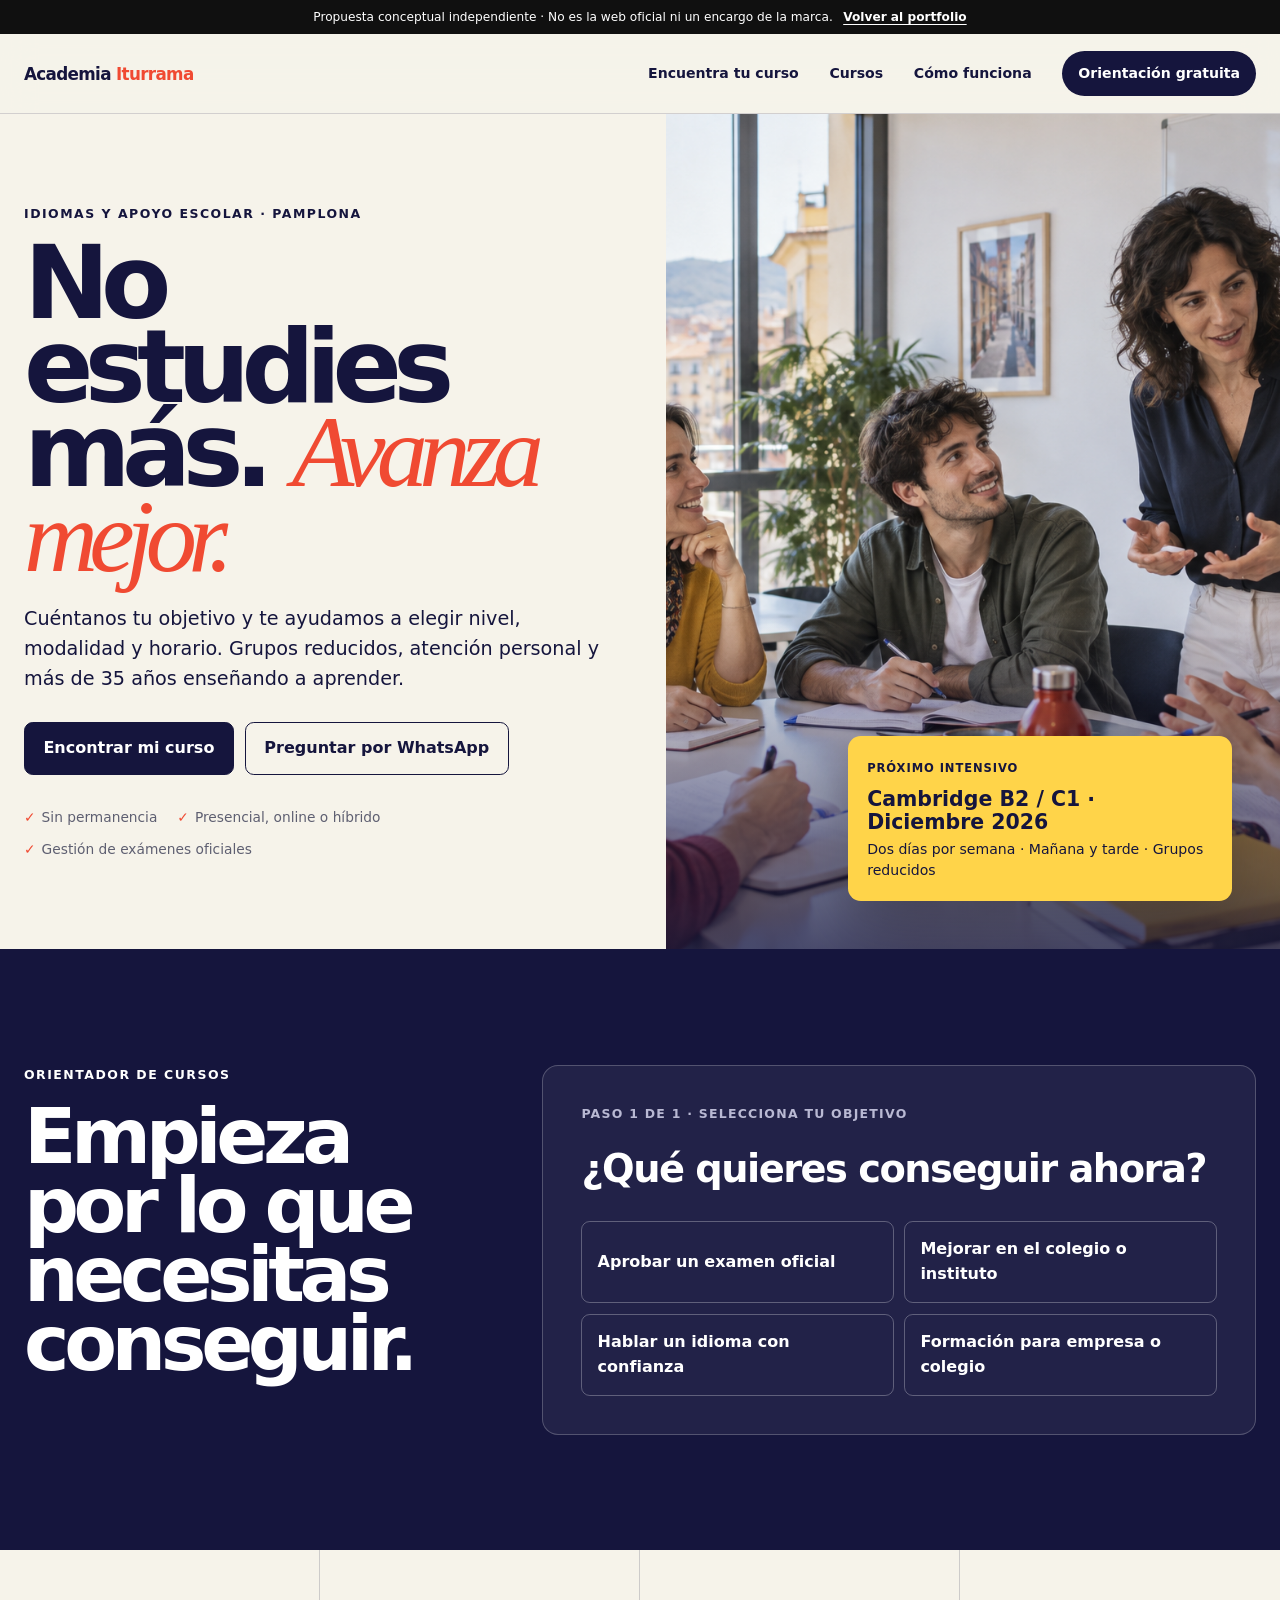
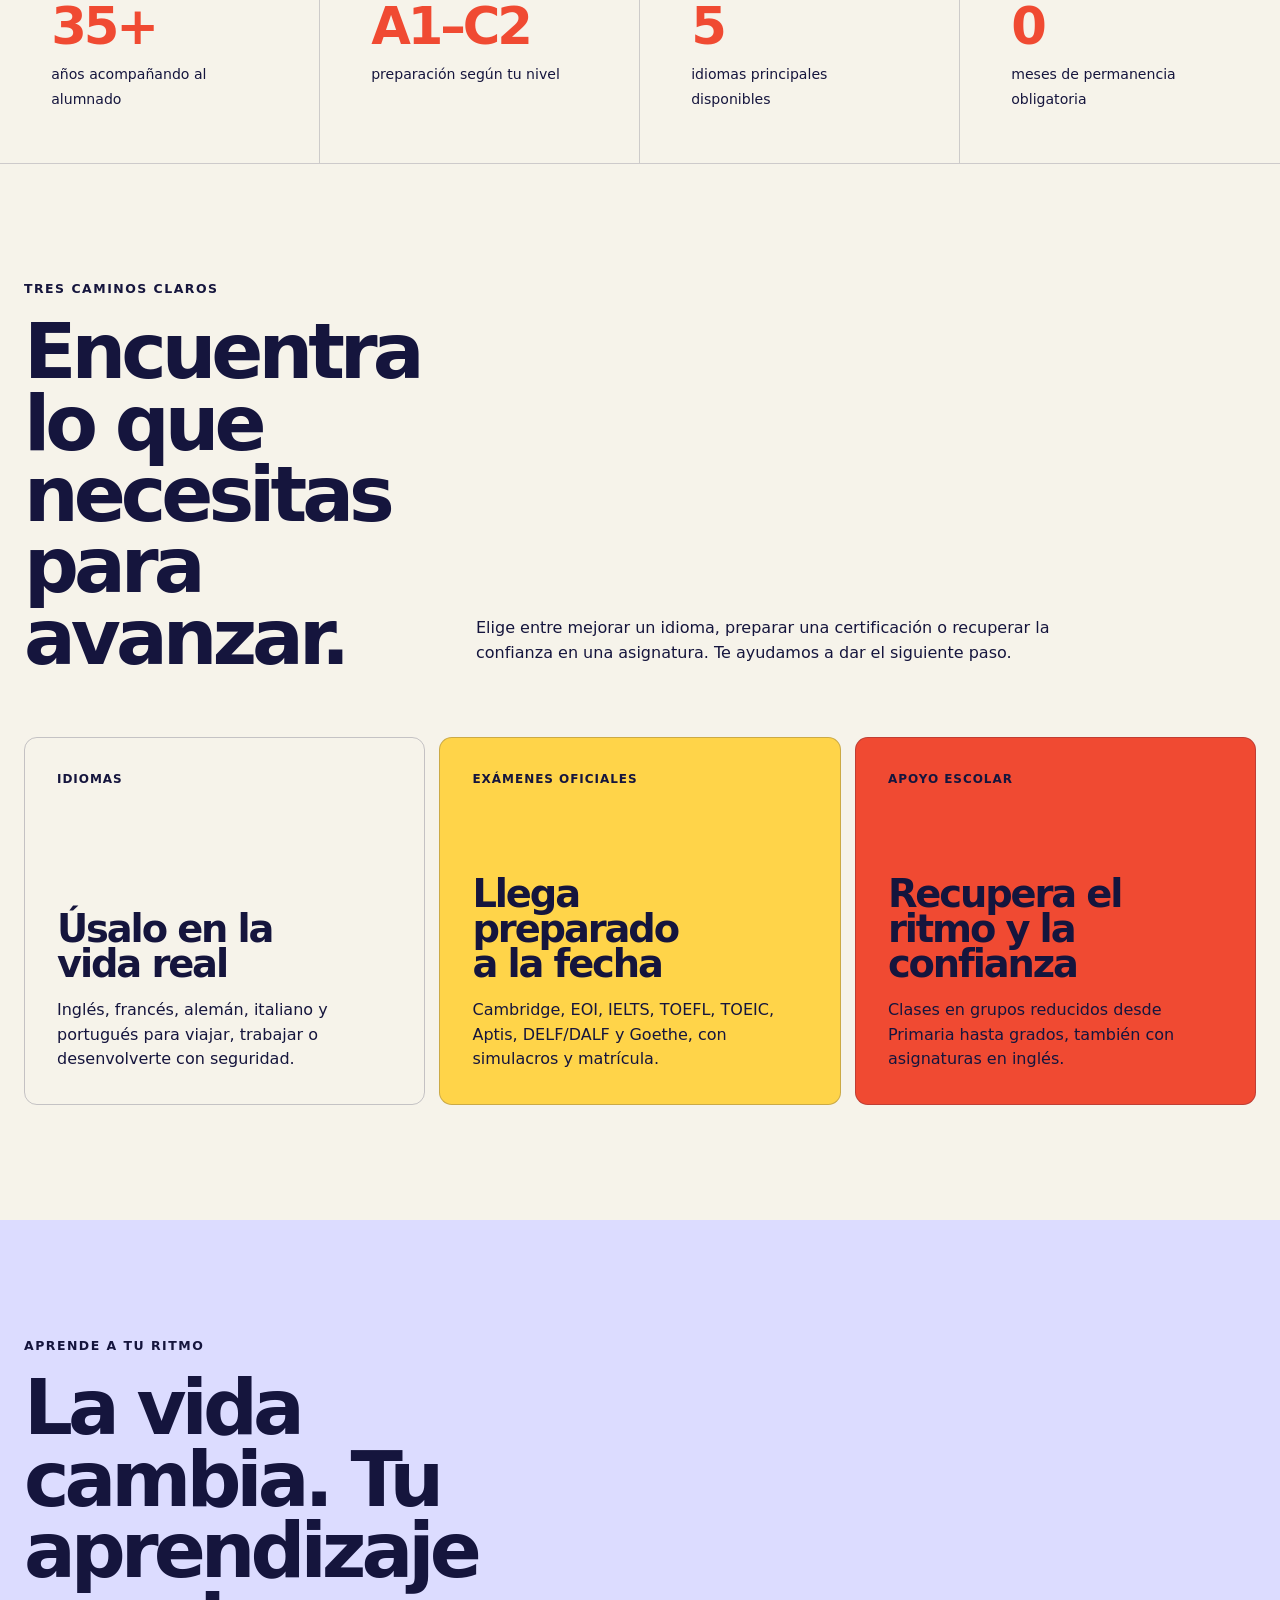
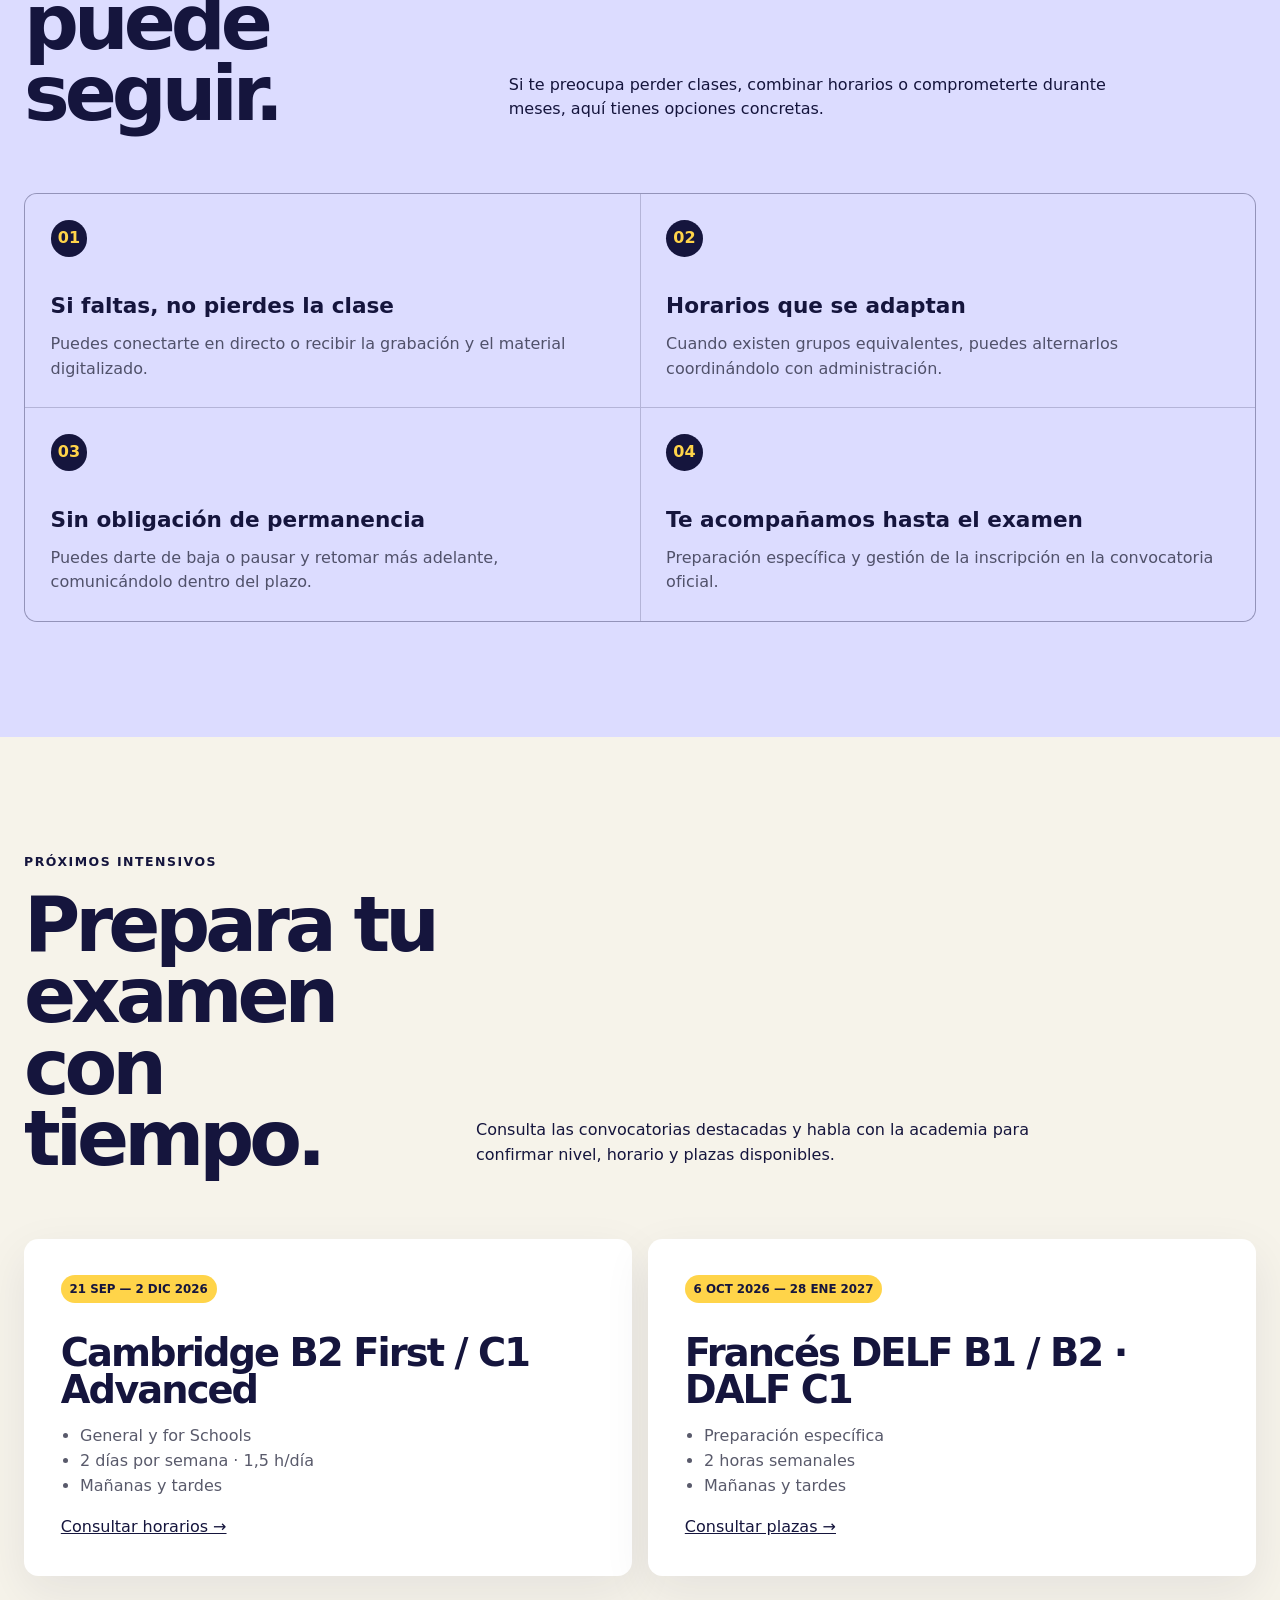
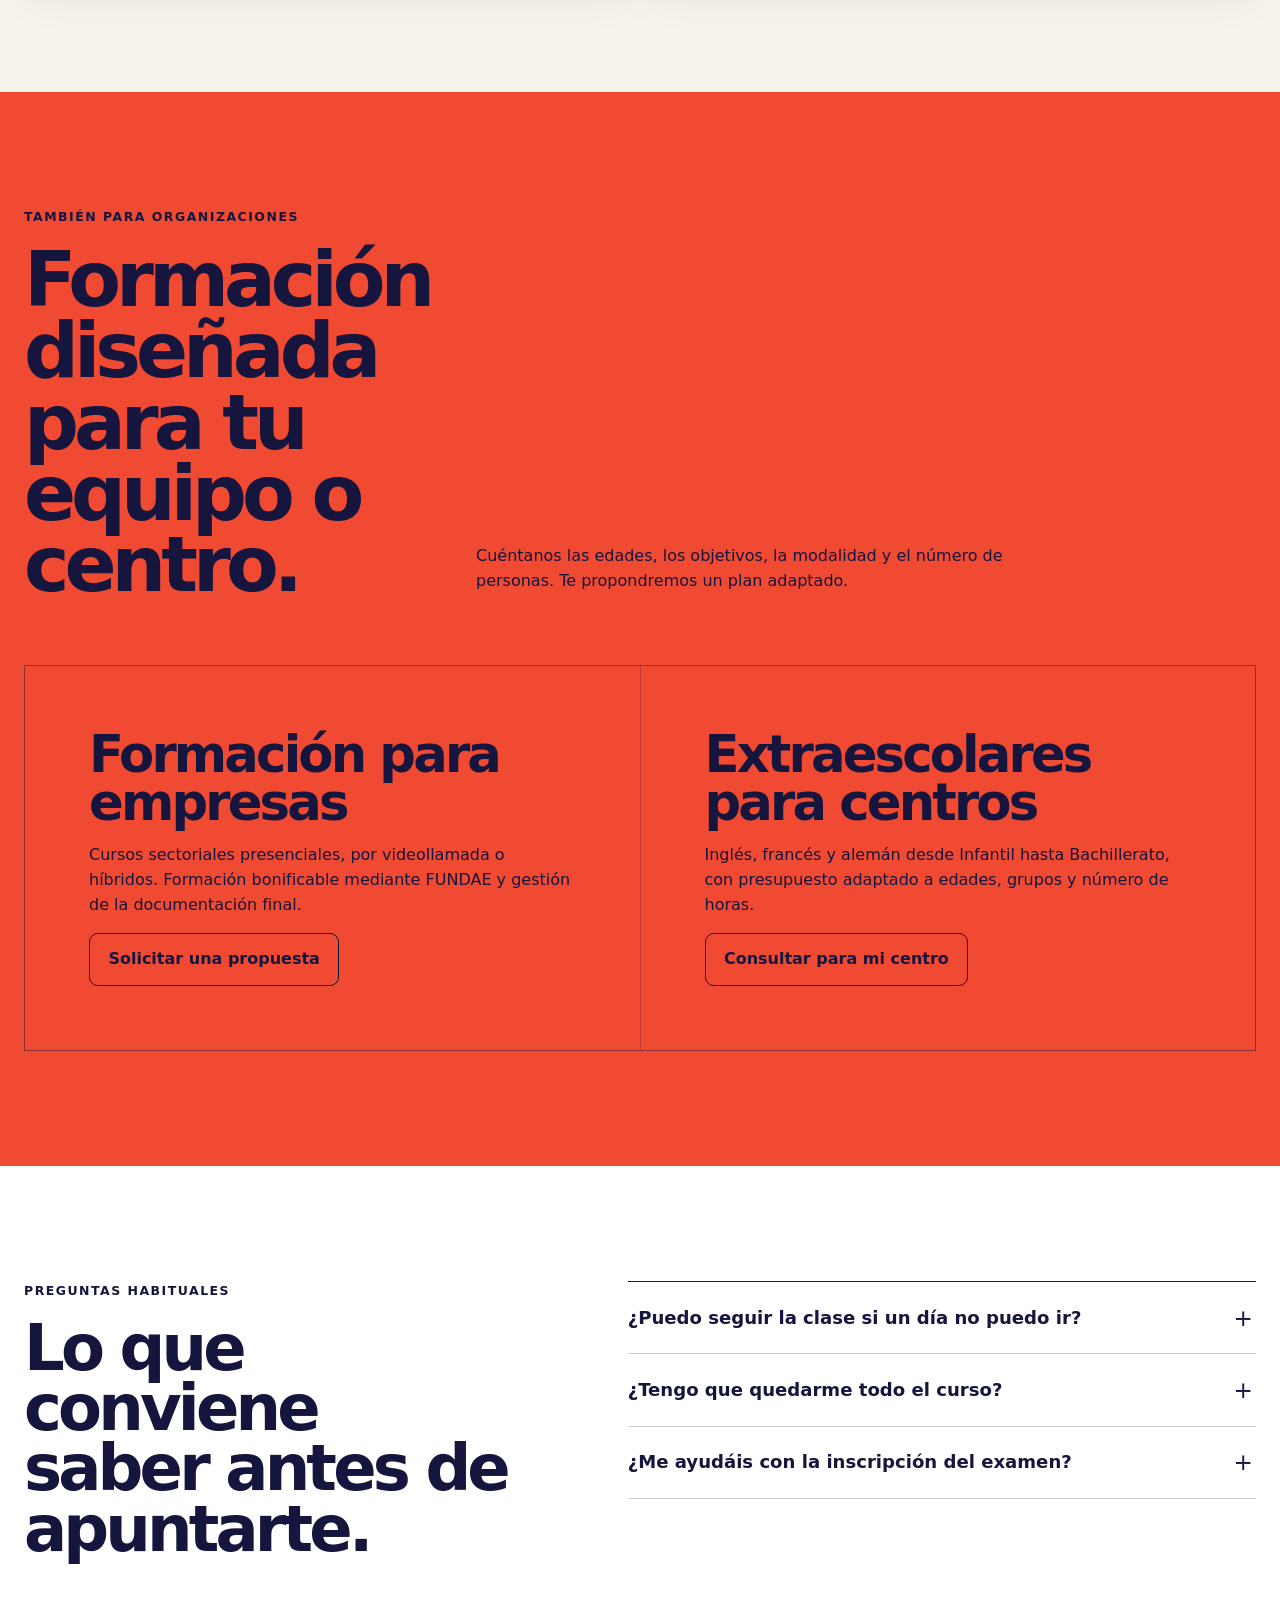
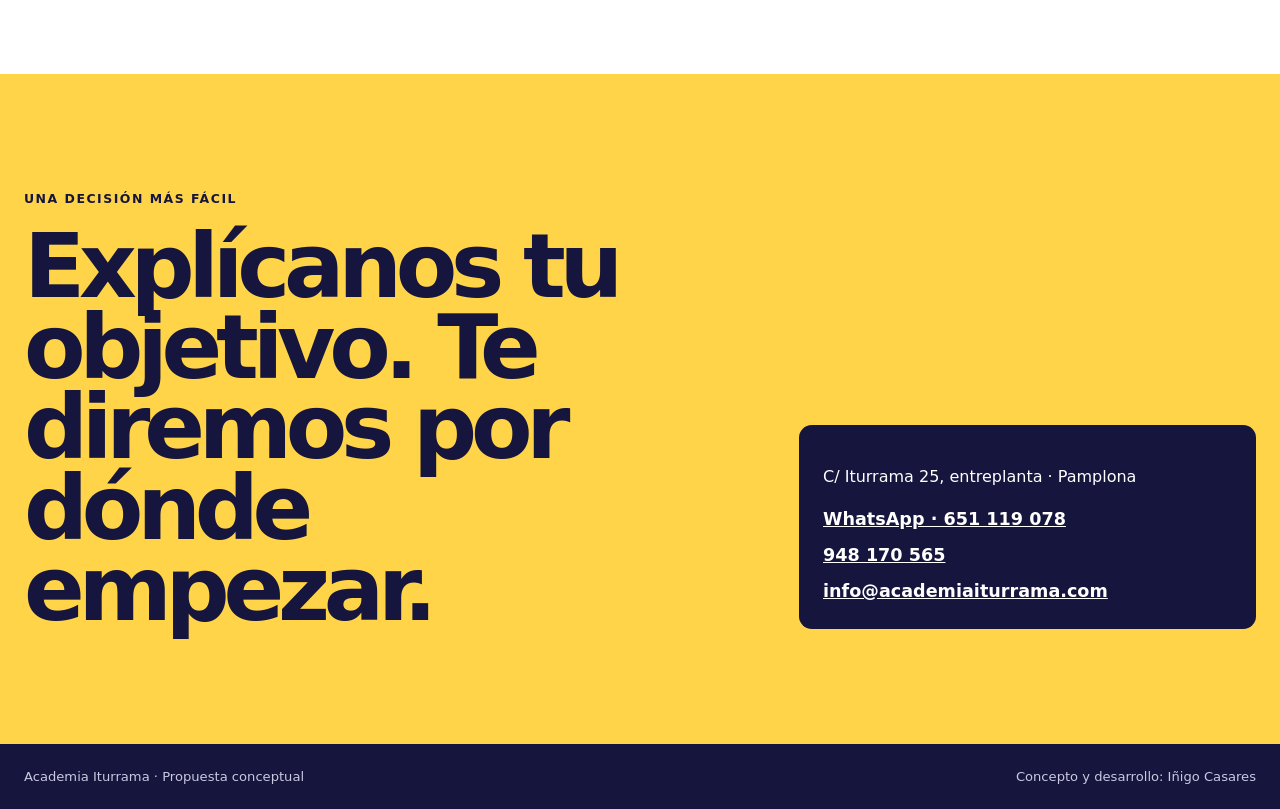
==== commit 581d291d: "Improve portfolio and proposal interactions" ====
--- a/conceptos/academia-iturrama.html
+++ b/conceptos/academia-iturrama.html
@@ -29,7 +29,7 @@
           <ul class="micro-proof"><li>Sin permanencia</li><li>Presencial, online o híbrido</li><li>Gestión de exámenes oficiales</li></ul>
         </div>
         <div class="academy-hero-media">
-          <img src="../assets/academia-clase.png" alt="Grupo reducido participando en una clase de idiomas" />
+          <img src="../assets/academia-clase.png" alt="Imagen conceptual de un grupo reducido en una clase de idiomas" />
           <aside class="course-alert"><span>Próximo intensivo</span><strong>Cambridge B2 / C1 · Diciembre 2026</strong><p>Dos días por semana · Mañana y tarde · Grupos reducidos</p></aside>
         </div>
       </section>
@@ -60,7 +60,7 @@
 
       <section class="section" id="cursos">
         <div class="shell">
-          <div class="section-head"><div><p class="eyebrow">Tres caminos claros</p><h2>Una web organizada por objetivos, no por menús.</h2></div><p>Cada visitante encuentra rápidamente la opción adecuada y llega al contacto con la información necesaria para decidir.</p></div>
+          <div class="section-head"><div><p class="eyebrow">Tres caminos claros</p><h2>Encuentra lo que necesitas para avanzar.</h2></div><p>Elige entre mejorar un idioma, preparar una certificación o recuperar la confianza en una asignatura. Te ayudamos a dar el siguiente paso.</p></div>
           <div class="path-grid">
             <article class="path-card"><span>Idiomas</span><h3>Úsalo en la vida real</h3><p>Inglés, francés, alemán, italiano y portugués para viajar, trabajar o desenvolverte con seguridad.</p></article>
             <article class="path-card"><span>Exámenes oficiales</span><h3>Llega preparado a la fecha</h3><p>Cambridge, EOI, IELTS, TOEFL, TOEIC, Aptis, DELF/DALF y Goethe, con simulacros y matrícula.</p></article>
@@ -71,7 +71,7 @@
 
       <section class="section flexibility" id="flexibilidad">
         <div class="shell">
-          <div class="section-head"><div><p class="eyebrow">La flexibilidad también se enseña</p><h2>Una respuesta para los obstáculos reales.</h2></div><p>La propuesta convierte ventajas hoy escondidas en razones concretas para inscribirse.</p></div>
+          <div class="section-head"><div><p class="eyebrow">Aprende a tu ritmo</p><h2>La vida cambia. Tu aprendizaje puede seguir.</h2></div><p>Si te preocupa perder clases, combinar horarios o comprometerte durante meses, aquí tienes opciones concretas.</p></div>
           <div class="benefit-grid">
             <article class="benefit"><b>01</b><h3>Si faltas, no pierdes la clase</h3><p>Puedes conectarte en directo o recibir la grabación y el material digitalizado.</p></article>
             <article class="benefit"><b>02</b><h3>Horarios que se adaptan</h3><p>Cuando existen grupos equivalentes, puedes alternarlos coordinándolo con administración.</p></article>
@@ -83,7 +83,7 @@
 
       <section class="section">
         <div class="shell">
-          <div class="section-head"><div><p class="eyebrow">Convocatorias visibles</p><h2>Lo urgente, fácil de encontrar.</h2></div><p>Las fechas y horarios dejan de perderse dentro de páginas extensas. Cada curso lleva directamente a una consulta.</p></div>
+          <div class="section-head"><div><p class="eyebrow">Próximos intensivos</p><h2>Prepara tu examen con tiempo.</h2></div><p>Consulta las convocatorias destacadas y habla con la academia para confirmar nivel, horario y plazas disponibles.</p></div>
           <div class="intensive-list">
             <article class="intensive-card"><span class="date">21 SEP — 2 DIC 2026</span><h3>Cambridge B2 First / C1 Advanced</h3><ul><li>General y for Schools</li><li>2 días por semana · 1,5 h/día</li><li>Mañanas y tardes</li></ul><a href="tel:+34948170565">Consultar horarios →</a></article>
             <article class="intensive-card"><span class="date">6 OCT 2026 — 28 ENE 2027</span><h3>Francés DELF B1 / B2 · DALF C1</h3><ul><li>Preparación específica</li><li>2 horas semanales</li><li>Mañanas y tardes</li></ul><a href="tel:+34948170565">Consultar plazas →</a></article>
@@ -93,10 +93,21 @@
 
       <section class="section academy-b2b">
         <div class="shell">
-          <div class="section-head"><div><p class="eyebrow">También para organizaciones</p><h2>Dos oportunidades comerciales que merecen espacio propio.</h2></div><p>La web actual contiene servicios valiosos para empresas y colegios. Aquí pasan a ser puertas de entrada diferenciadas.</p></div>
+          <div class="section-head"><div><p class="eyebrow">También para organizaciones</p><h2>Formación diseñada para tu equipo o centro.</h2></div><p>Cuéntanos las edades, los objetivos, la modalidad y el número de personas. Te propondremos un plan adaptado.</p></div>
           <div class="b2b-grid">
             <article class="b2b-card"><h3>Formación para empresas</h3><p>Cursos sectoriales presenciales, por videollamada o híbridos. Formación bonificable mediante FUNDAE y gestión de la documentación final.</p><a class="button button-secondary" href="mailto:info@academiaiturrama.com?subject=Formación%20para%20empresa">Solicitar una propuesta</a></article>
             <article class="b2b-card"><h3>Extraescolares para centros</h3><p>Inglés, francés y alemán desde Infantil hasta Bachillerato, con presupuesto adaptado a edades, grupos y número de horas.</p><a class="button button-secondary" href="mailto:info@academiaiturrama.com?subject=Extraescolares%20para%20centro">Consultar para mi centro</a></article>
+          </div>
+        </div>
+      </section>
+
+      <section class="section faq-section" id="preguntas">
+        <div class="shell faq-layout">
+          <div><p class="eyebrow">Preguntas habituales</p><h2>Lo que conviene saber antes de apuntarte.</h2></div>
+          <div class="faq-list">
+            <details><summary>¿Puedo seguir la clase si un día no puedo ir?</summary><p>En muchos grupos puedes conectarte en directo. Si tampoco puedes hacerlo, consulta la posibilidad de recibir la grabación y el material.</p></details>
+            <details><summary>¿Tengo que quedarme todo el curso?</summary><p>No hay permanencia obligatoria. Para gestionar una baja, avisa a administración antes del día 23 del mes anterior.</p></details>
+            <details><summary>¿Me ayudáis con la inscripción del examen?</summary><p>Sí, pueden gestionar tu inscripción en la convocatoria oficial si lo necesitas.</p></details>
           </div>
         </div>
       </section>
--- a/conceptos/concepts.css
+++ b/conceptos/concepts.css
@@ -181,4 +181,34 @@
   .concept-footer { flex-direction: column; padding-bottom: 5rem; }
 }
 
-@media (prefers-reduced-motion: reduce) { html { scroll-behavior: auto; } }
+/* Motion and tactile states shared by both proposals */
+.site-nav nav a, .button, .finder-option, .brief-choice, .path-card, .service-decision article, .intensive-card, .benefit, .project-showcase-media img, .course-alert, .nav-cta, .mobile-contact { transition: transform .28s cubic-bezier(.2,.8,.2,1), box-shadow .28s ease, background-color .28s ease, color .28s ease, border-color .28s ease, filter .28s ease; }
+.button:hover, .nav-cta:hover, .mobile-contact:hover { transform: translateY(-4px); }
+.button:active, .nav-cta:active, .mobile-contact:active { transform: translateY(1px); }
+.academy .button-primary:hover, .academy .nav-cta:hover { background: var(--red); border-color: var(--red); color: var(--navy); box-shadow: .4rem .4rem 0 var(--yellow); }
+.academy .button-secondary:hover { background: var(--yellow); border-color: var(--yellow); color: var(--navy); }
+.carpentry .button-primary:hover { background: #f0c78d; box-shadow: .4rem .4rem 0 #344638; }
+.carpentry .button-secondary:hover, .carpentry .nav-cta:hover { background: var(--sand); color: var(--forest); }
+.site-nav nav a:not(.nav-cta):hover { transform: translateY(-2px); text-decoration: underline; text-underline-offset: .35rem; }
+.finder-option:hover { transform: translateY(-3px); box-shadow: 0 .5rem 1rem rgba(0,0,0,.15); }
+.brief-choice:hover { transform: translateY(-3px); border-color: var(--forest); box-shadow: .25rem .25rem 0 var(--forest); }
+.path-card:hover, .service-decision article:hover, .intensive-card:hover, .benefit:hover { transform: translateY(-6px); box-shadow: .6rem .6rem 0 rgba(21,21,61,.24); }
+.project-showcase-media { overflow: hidden; }
+.project-showcase-media:hover img { transform: scale(1.035); filter: saturate(1.08); }
+.course-alert:hover { transform: translateY(-5px) rotate(-1deg); }
+a:focus-visible, button:focus-visible, summary:focus-visible { outline: 3px solid currentColor; outline-offset: 4px; }
+.faq-section { background: #fff; }
+.faq-layout { display: grid; grid-template-columns: .9fr 1.1fr; gap: clamp(2rem, 7vw, 7rem); }
+.faq-layout h2 { max-width: 11ch; margin: 0; font-size: clamp(2.8rem, 5vw, 5.5rem); line-height: .94; letter-spacing: -.06em; }
+.faq-list { border-top: 1px solid currentColor; }
+.faq-list details { border-bottom: 1px solid rgba(0,0,0,.2); }
+.faq-list summary { position: relative; padding: 1.35rem 2.4rem 1.35rem 0; font-size: 1.13rem; font-weight: 800; cursor: pointer; list-style: none; }
+.faq-list summary::-webkit-details-marker { display: none; }
+.faq-list summary::after { content: '+'; position: absolute; right: .2rem; top: 1.1rem; font-size: 1.45rem; font-weight: 400; transition: transform .25s ease; }
+.faq-list details[open] summary::after { transform: rotate(45deg); }
+.faq-list details p { max-width: 41rem; margin: 0 0 1.5rem; color: #515854; }
+.reveal { opacity: 0; transform: translateY(1.5rem); transition: opacity .65s ease, transform .65s cubic-bezier(.2,.8,.2,1); }
+.reveal.is-visible { opacity: 1; transform: translateY(0); }
+.path-card.reveal.is-visible:hover, .service-decision article.reveal.is-visible:hover, .intensive-card.reveal.is-visible:hover, .benefit.reveal.is-visible:hover { transform: translateY(-6px); }
+@media (max-width: 900px) { .faq-layout { grid-template-columns: 1fr; } }
+@media (prefers-reduced-motion: reduce) { html { scroll-behavior: auto; } *, *::before, *::after { animation-duration: .01ms !important; transition-duration: .01ms !important; } .reveal { opacity: 1; transform: none; } }
